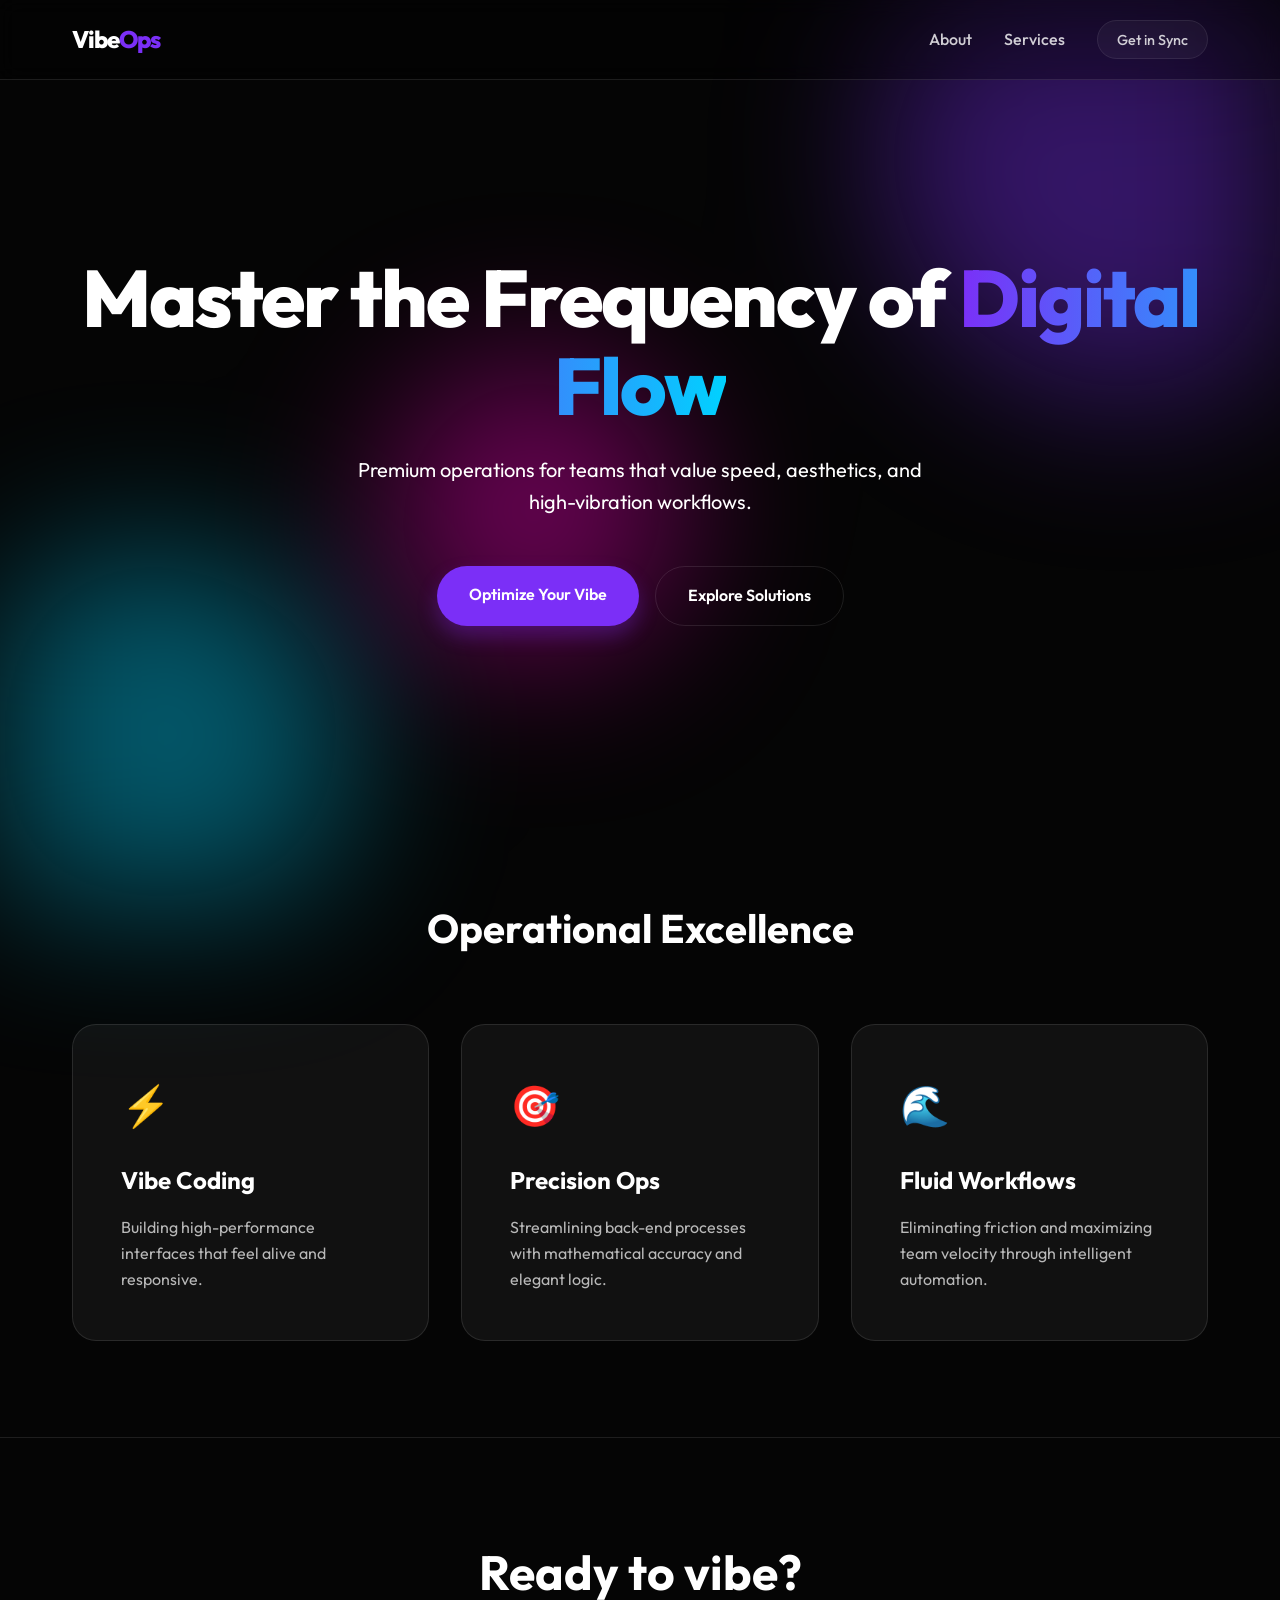
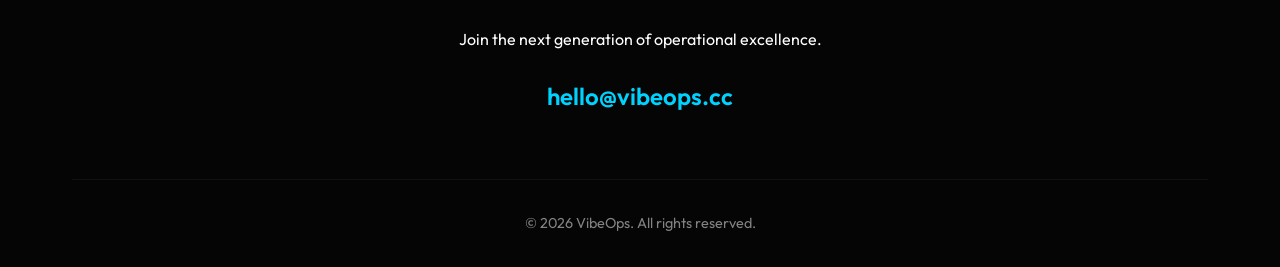
==== index.html @ 1751324c "Initial commit for vibeops.cc landing page" ====
<!DOCTYPE html>
<html lang="en">
<head>
    <meta charset="UTF-8">
    <meta name="viewport" content="width=device-width, initial-scale=1.0">
    <title>VibeOps | Elevate Your Digital Vibration</title>
    <meta name="description" content="VibeOps - Premium digital operations and workflow optimization. Master the frequency of your business.">
    <link rel="stylesheet" href="style.css">
    <link rel="preconnect" href="https://fonts.googleapis.com">
    <link rel="preconnect" href="https://fonts.gstatic.com" crossorigin>
    <link href="https://fonts.googleapis.com/css2?family=Outfit:wght@300;400;600;800&display=swap" rel="stylesheet">
</head>
<body>
    <div class="background-blobs">
        <div class="blob blob-1"></div>
        <div class="blob blob-2"></div>
        <div class="blob blob-3"></div>
    </div>

    <nav>
        <div class="container">
            <div class="logo">Vibe<span>Ops</span></div>
            <ul class="nav-links">
                <li><a href="#about">About</a></li>
                <li><a href="#services">Services</a></li>
                <li><a href="#contact" class="btn-secondary">Get in Sync</a></li>
            </ul>
        </div>
    </nav>

    <header class="hero">
        <div class="container">
            <h1 class="fade-in">Master the Frequency of <span>Digital Flow</span></h1>
            <p class="fade-in delay-1">Premium operations for teams that value speed, aesthetics, and high-vibration workflows.</p>
            <div class="hero-btns fade-in delay-2">
                <a href="#contact" class="btn-primary">Optimize Your Vibe</a>
                <a href="#services" class="btn-outline">Explore Solutions</a>
            </div>
        </div>
    </header>

    <section id="services" class="services">
        <div class="container">
            <h2 class="section-title">Operational Excellence</h2>
            <div class="services-grid">
                <div class="service-card">
                    <div class="icon">⚡</div>
                    <h3>Vibe Coding</h3>
                    <p>Building high-performance interfaces that feel alive and responsive.</p>
                </div>
                <div class="service-card">
                    <div class="icon">🎯</div>
                    <h3>Precision Ops</h3>
                    <p>Streamlining back-end processes with mathematical accuracy and elegant logic.</p>
                </div>
                <div class="service-card">
                    <div class="icon">🌊</div>
                    <h3>Fluid Workflows</h3>
                    <p>Eliminating friction and maximizing team velocity through intelligent automation.</p>
                </div>
            </div>
        </div>
    </section>

    <footer id="contact">
        <div class="container">
            <div class="footer-content">
                <div class="footer-info">
                    <h3>Ready to vibe?</h3>
                    <p>Join the next generation of operational excellence.</p>
                    <a href="mailto:hello@vibeops.cc" class="email-link">hello@vibeops.cc</a>
                </div>
            </div>
            <div class="footer-bottom">
                <p>&copy; 2026 VibeOps. All rights reserved.</p>
            </div>
        </div>
    </footer>
</body>
</html>
---- style.css ----
:root {
    --bg-color: #050505;
    --text-color: #ffffff;
    --primary-color: #7b2ff7;
    --secondary-color: #00d2ff;
    --accent-color: #ff00c8;
    --glass-bg: rgba(255, 255, 255, 0.05);
    --glass-border: rgba(255, 255, 255, 0.1);
    --font-main: 'Outfit', sans-serif;
}

* {
    margin: 0;
    padding: 0;
    box-sizing: border-box;
    scroll-behavior: smooth;
}

body {
    background-color: var(--bg-color);
    color: var(--text-color);
    font-family: var(--font-main);
    overflow-x: hidden;
    line-height: 1.6;
}

.container {
    max-width: 1200px;
    margin: 0 auto;
    padding: 0 2rem;
}

/* Background Blobs */
.background-blobs {
    position: fixed;
    top: 0;
    left: 0;
    width: 100%;
    height: 100%;
    z-index: -1;
    overflow: hidden;
    filter: blur(80px);
}

.blob {
    position: absolute;
    border-radius: 50%;
    opacity: 0.4;
    animation: move 20s infinite alternate;
}

.blob-1 {
    width: 500px;
    height: 500px;
    background: var(--primary-color);
    top: -100px;
    right: -100px;
}

.blob-2 {
    width: 400px;
    height: 400px;
    background: var(--secondary-color);
    bottom: -50px;
    left: -50px;
    animation-delay: -5s;
}

.blob-3 {
    width: 300px;
    height: 300px;
    background: var(--accent-color);
    top: 40%;
    left: 30%;
    animation-delay: -10s;
}

@keyframes move {
    0% { transform: translate(0, 0); }
    100% { transform: translate(50px, 100px); }
}

/* Navigation */
nav {
    height: 80px;
    display: flex;
    align-items: center;
    position: sticky;
    top: 0;
    z-index: 100;
    backdrop-filter: blur(10px);
    background: rgba(0,0,0,0.3);
    border-bottom: 1px solid var(--glass-border);
}

nav .container {
    display: flex;
    justify-content: space-between;
    align-items: center;
    width: 100%;
}

.logo {
    font-size: 1.5rem;
    font-weight: 800;
    letter-spacing: -1px;
}

.logo span {
    color: var(--primary-color);
}

.nav-links {
    display: flex;
    list-style: none;
    gap: 2rem;
    align-items: center;
}

.nav-links a {
    text-decoration: none;
    color: var(--text-color);
    font-weight: 500;
    opacity: 0.8;
    transition: opacity 0.3s;
}

.nav-links a:hover {
    opacity: 1;
}

/* Hero Section */
.hero {
    padding: 8rem 0;
    text-align: center;
    min-height: 80vh;
    display: flex;
    align-items: center;
}

.hero h1 {
    font-size: 5rem;
    font-weight: 800;
    margin-bottom: 1.5rem;
    line-height: 1.1;
    letter-spacing: -2px;
}

.hero h1 span {
    background: linear-gradient(90deg, var(--primary-color), var(--secondary-color));
    -webkit-background-clip: text;
    -webkit-text-fill-color: transparent;
}

.hero p {
    font-size: 1.25rem;
    max-width: 600px;
    margin: 0 auto 3rem;
    opacity: 0.7;
}

.hero-btns {
    display: flex;
    gap: 1rem;
    justify-content: center;
}

/* Buttons */
.btn-primary {
    background: var(--primary-color);
    color: white;
    padding: 1rem 2rem;
    border-radius: 50px;
    text-decoration: none;
    font-weight: 600;
    transition: transform 0.3s, box-shadow 0.3s;
    box-shadow: 0 10px 20px rgba(123, 47, 247, 0.3);
}

.btn-primary:hover {
    transform: translateY(-3px);
    box-shadow: 0 15px 30px rgba(123, 47, 247, 0.5);
}

.btn-outline {
    border: 1px solid var(--glass-border);
    color: white;
    padding: 1rem 2rem;
    border-radius: 50px;
    text-decoration: none;
    font-weight: 600;
    transition: background 0.3s, border 0.3s;
}

.btn-outline:hover {
    background: var(--glass-bg);
    border-color: white;
}

.btn-secondary {
    background: var(--glass-bg);
    border: 1px solid var(--glass-border);
    color: white;
    padding: 0.6rem 1.2rem;
    border-radius: 50px;
    text-decoration: none;
    font-size: 0.9rem;
    font-weight: 600;
}

/* Services */
.services {
    padding: 6rem 0;
}

.section-title {
    text-align: center;
    font-size: 2.5rem;
    margin-bottom: 4rem;
}

.services-grid {
    display: grid;
    grid-template-columns: repeat(auto-fit, minmax(300px, 1fr));
    gap: 2rem;
}

.service-card {
    background: var(--glass-bg);
    border: 1px solid var(--glass-border);
    padding: 3rem;
    border-radius: 24px;
    transition: transform 0.3s, border-color 0.3s;
    cursor: default;
}

.service-card:hover {
    transform: translateY(-10px);
    border-color: var(--primary-color);
}

.service-card .icon {
    font-size: 2.5rem;
    margin-bottom: 1.5rem;
}

.service-card h3 {
    font-size: 1.5rem;
    margin-bottom: 1rem;
}

.service-card p {
    opacity: 0.7;
}

/* Footer */
footer {
    padding: 6rem 0 2rem;
    border-top: 1px solid var(--glass-border);
    text-align: center;
}

.footer-info h3 {
    font-size: 3rem;
    margin-bottom: 1rem;
}

.email-link {
    font-size: 1.5rem;
    color: var(--secondary-color);
    text-decoration: none;
    font-weight: 600;
    display: block;
    margin: 1.5rem 0;
}

.footer-bottom {
    margin-top: 4rem;
    padding-top: 2rem;
    border-top: 1px solid var(--glass-border);
    opacity: 0.5;
    font-size: 0.9rem;
}

/* Animations */
.fade-in {
    opacity: 0;
    animation: fadeIn 1s forwards;
}

.delay-1 { animation-delay: 0.2s; }
.delay-2 { animation-delay: 0.4s; }

@keyframes fadeIn {
    from { opacity: 0; transform: translateY(20px); }
    to { opacity: 1; transform: translateY(0); }
}

@media (max-width: 768px) {
    .hero h1 { font-size: 3.5rem; }
    .nav-links { display: none; }
}
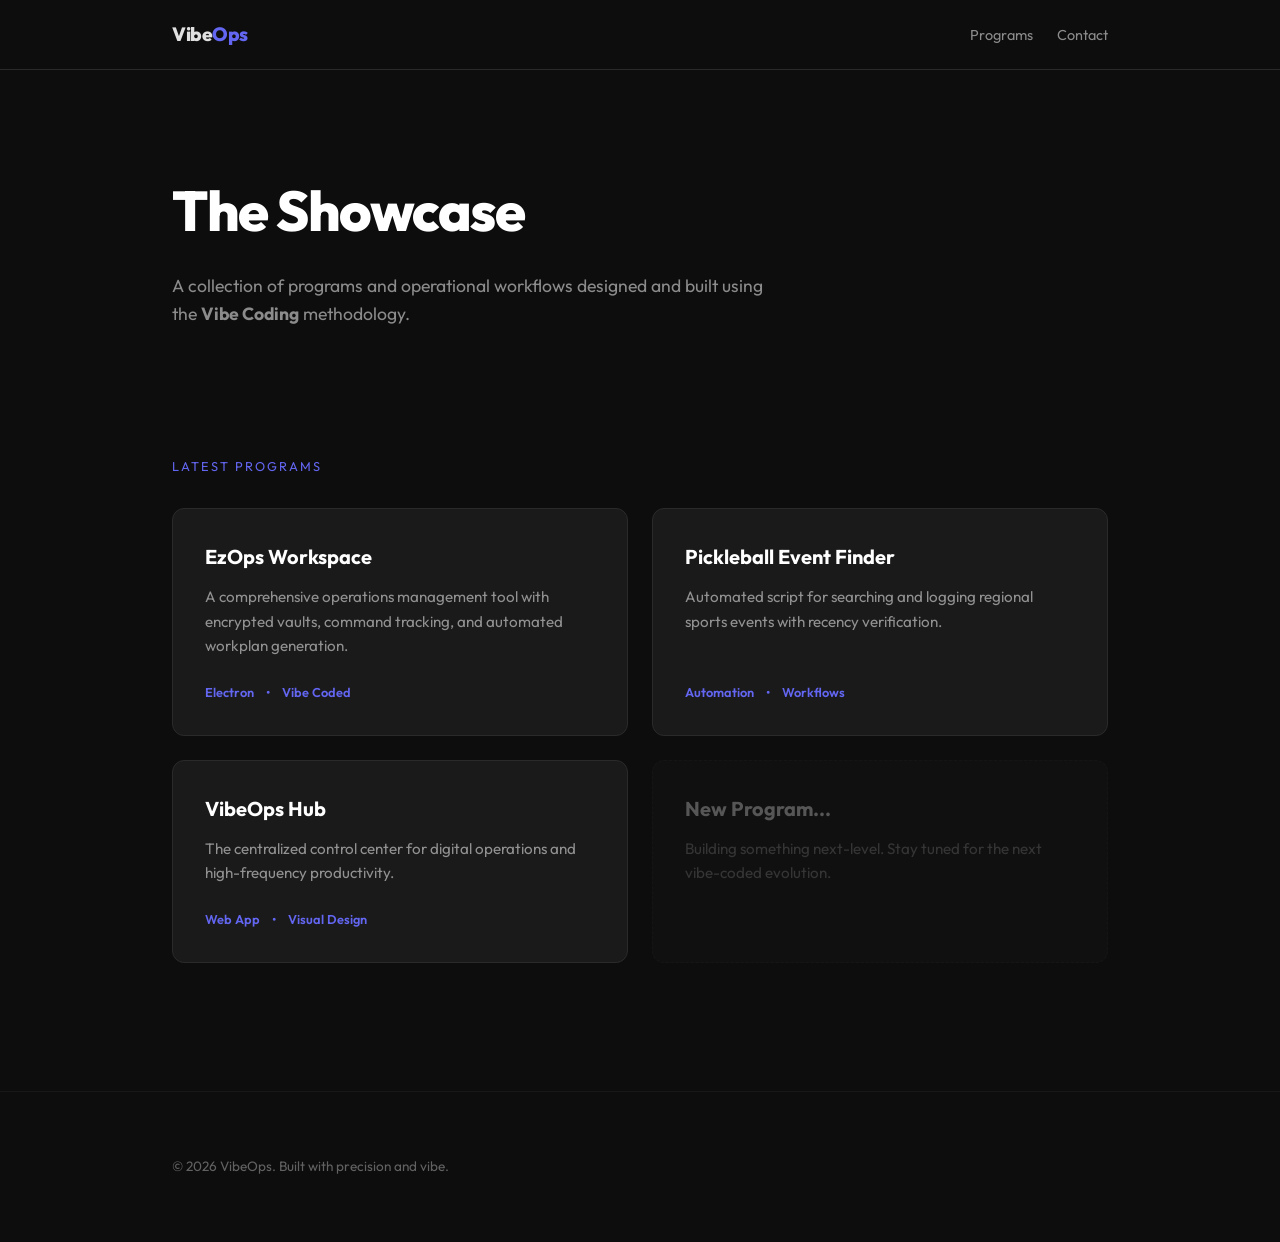
==== commit 6ce9ab75: "Refactor website to showcase-focused portfolio" ====
--- a/index.html
+++ b/index.html
@@ -1,80 +1,88 @@
 <!DOCTYPE html>
 <html lang="en">
+
 <head>
     <meta charset="UTF-8">
     <meta name="viewport" content="width=device-width, initial-scale=1.0">
-    <title>VibeOps | Elevate Your Digital Vibration</title>
-    <meta name="description" content="VibeOps - Premium digital operations and workflow optimization. Master the frequency of your business.">
+    <title>VibeOps | Program Showcase</title>
+    <meta name="description" content="A showcase of programs and workflows built using Vibe Coding techniques.">
     <link rel="stylesheet" href="style.css">
     <link rel="preconnect" href="https://fonts.googleapis.com">
     <link rel="preconnect" href="https://fonts.gstatic.com" crossorigin>
     <link href="https://fonts.googleapis.com/css2?family=Outfit:wght@300;400;600;800&display=swap" rel="stylesheet">
 </head>
+
 <body>
-    <div class="background-blobs">
-        <div class="blob blob-1"></div>
-        <div class="blob blob-2"></div>
-        <div class="blob blob-3"></div>
-    </div>
-
     <nav>
         <div class="container">
             <div class="logo">Vibe<span>Ops</span></div>
             <ul class="nav-links">
-                <li><a href="#about">About</a></li>
-                <li><a href="#services">Services</a></li>
-                <li><a href="#contact" class="btn-secondary">Get in Sync</a></li>
+                <li><a href="#showcase">Programs</a></li>
+                <li><a href="mailto:hello@vibeops.cc">Contact</a></li>
             </ul>
         </div>
     </nav>
 
     <header class="hero">
         <div class="container">
-            <h1 class="fade-in">Master the Frequency of <span>Digital Flow</span></h1>
-            <p class="fade-in delay-1">Premium operations for teams that value speed, aesthetics, and high-vibration workflows.</p>
-            <div class="hero-btns fade-in delay-2">
-                <a href="#contact" class="btn-primary">Optimize Your Vibe</a>
-                <a href="#services" class="btn-outline">Explore Solutions</a>
-            </div>
+            <h1>The <span>Showcase</span></h1>
+            <p>A collection of programs and operational workflows designed and built using the <strong>Vibe
+                    Coding</strong> methodology.</p>
         </div>
     </header>
 
-    <section id="services" class="services">
+    <main id="showcase" class="showcase">
         <div class="container">
-            <h2 class="section-title">Operational Excellence</h2>
-            <div class="services-grid">
-                <div class="service-card">
-                    <div class="icon">⚡</div>
-                    <h3>Vibe Coding</h3>
-                    <p>Building high-performance interfaces that feel alive and responsive.</p>
-                </div>
-                <div class="service-card">
-                    <div class="icon">🎯</div>
-                    <h3>Precision Ops</h3>
-                    <p>Streamlining back-end processes with mathematical accuracy and elegant logic.</p>
-                </div>
-                <div class="service-card">
-                    <div class="icon">🌊</div>
-                    <h3>Fluid Workflows</h3>
-                    <p>Eliminating friction and maximizing team velocity through intelligent automation.</p>
+            <span class="section-title">Latest Programs</span>
+            <div class="project-grid">
+                <!-- Project 1 -->
+                <a href="#" class="project-card">
+                    <h3>EzOps Workspace</h3>
+                    <p>A comprehensive operations management tool with encrypted vaults, command tracking, and automated
+                        workplan generation.</p>
+                    <div class="project-meta">
+                        <span>Electron</span>
+                        <span>&bull;</span>
+                        <span>Vibe Coded</span>
+                    </div>
+                </a>
+
+                <!-- Project 2 -->
+                <a href="#" class="project-card">
+                    <h3>Pickleball Event Finder</h3>
+                    <p>Automated script for searching and logging regional sports events with recency verification.</p>
+                    <div class="project-meta">
+                        <span>Automation</span>
+                        <span>&bull;</span>
+                        <span>Workflows</span>
+                    </div>
+                </a>
+
+                <!-- Project 3 -->
+                <a href="#" class="project-card">
+                    <h3>VibeOps Hub</h3>
+                    <p>The centralized control center for digital operations and high-frequency productivity.</p>
+                    <div class="project-meta">
+                        <span>Web App</span>
+                        <span>&bull;</span>
+                        <span>Visual Design</span>
+                    </div>
+                </a>
+
+                <!-- Placeholder for future programs -->
+                <div class="project-card" style="opacity: 0.3; border-style: dashed;">
+                    <h3>New Program...</h3>
+                    <p>Building something next-level. Stay tuned for the next vibe-coded evolution.</p>
                 </div>
             </div>
         </div>
-    </section>
+    </main>
 
-    <footer id="contact">
+    <footer>
         <div class="container">
-            <div class="footer-content">
-                <div class="footer-info">
-                    <h3>Ready to vibe?</h3>
-                    <p>Join the next generation of operational excellence.</p>
-                    <a href="mailto:hello@vibeops.cc" class="email-link">hello@vibeops.cc</a>
-                </div>
-            </div>
-            <div class="footer-bottom">
-                <p>&copy; 2026 VibeOps. All rights reserved.</p>
-            </div>
+            <p>&copy; 2026 VibeOps. Built with precision and vibe.</p>
         </div>
     </footer>
 </body>
-</html>
+
+</html>
--- a/style.css
+++ b/style.css
@@ -1,11 +1,10 @@
 :root {
-    --bg-color: #050505;
-    --text-color: #ffffff;
-    --primary-color: #7b2ff7;
-    --secondary-color: #00d2ff;
-    --accent-color: #ff00c8;
-    --glass-bg: rgba(255, 255, 255, 0.05);
-    --glass-border: rgba(255, 255, 255, 0.1);
+    --bg-color: #0d0d0d;
+    --text-color: #e0e0e0;
+    --primary-color: #6366f1;
+    --accent-color: #4f46e5;
+    --card-bg: #1a1a1a;
+    --border-color: #2a2a2a;
     --font-main: 'Outfit', sans-serif;
 }
 
@@ -20,77 +19,21 @@
     background-color: var(--bg-color);
     color: var(--text-color);
     font-family: var(--font-main);
-    overflow-x: hidden;
     line-height: 1.6;
 }
 
 .container {
-    max-width: 1200px;
+    max-width: 1000px;
     margin: 0 auto;
     padding: 0 2rem;
 }
 
-/* Background Blobs */
-.background-blobs {
-    position: fixed;
-    top: 0;
-    left: 0;
-    width: 100%;
-    height: 100%;
-    z-index: -1;
-    overflow: hidden;
-    filter: blur(80px);
-}
-
-.blob {
-    position: absolute;
-    border-radius: 50%;
-    opacity: 0.4;
-    animation: move 20s infinite alternate;
-}
-
-.blob-1 {
-    width: 500px;
-    height: 500px;
-    background: var(--primary-color);
-    top: -100px;
-    right: -100px;
-}
-
-.blob-2 {
-    width: 400px;
-    height: 400px;
-    background: var(--secondary-color);
-    bottom: -50px;
-    left: -50px;
-    animation-delay: -5s;
-}
-
-.blob-3 {
-    width: 300px;
-    height: 300px;
-    background: var(--accent-color);
-    top: 40%;
-    left: 30%;
-    animation-delay: -10s;
-}
-
-@keyframes move {
-    0% { transform: translate(0, 0); }
-    100% { transform: translate(50px, 100px); }
-}
-
 /* Navigation */
 nav {
-    height: 80px;
+    height: 70px;
     display: flex;
     align-items: center;
-    position: sticky;
-    top: 0;
-    z-index: 100;
-    backdrop-filter: blur(10px);
-    background: rgba(0,0,0,0.3);
-    border-bottom: 1px solid var(--glass-border);
+    border-bottom: 1px solid var(--border-color);
 }
 
 nav .container {
@@ -101,9 +44,9 @@
 }
 
 .logo {
-    font-size: 1.5rem;
+    font-size: 1.2rem;
     font-weight: 800;
-    letter-spacing: -1px;
+    letter-spacing: -0.5px;
 }
 
 .logo span {
@@ -113,15 +56,14 @@
 .nav-links {
     display: flex;
     list-style: none;
-    gap: 2rem;
-    align-items: center;
+    gap: 1.5rem;
 }
 
 .nav-links a {
     text-decoration: none;
     color: var(--text-color);
-    font-weight: 500;
-    opacity: 0.8;
+    font-size: 0.9rem;
+    opacity: 0.6;
     transition: opacity 0.3s;
 }
 
@@ -129,174 +71,98 @@
     opacity: 1;
 }
 
-/* Hero Section */
+/* Hero */
 .hero {
-    padding: 8rem 0;
-    text-align: center;
-    min-height: 80vh;
-    display: flex;
-    align-items: center;
+    padding: 6rem 0 4rem;
 }
 
 .hero h1 {
-    font-size: 5rem;
+    font-size: 3.5rem;
     font-weight: 800;
-    margin-bottom: 1.5rem;
-    line-height: 1.1;
-    letter-spacing: -2px;
-}
-
-.hero h1 span {
-    background: linear-gradient(90deg, var(--primary-color), var(--secondary-color));
-    -webkit-background-clip: text;
-    -webkit-text-fill-color: transparent;
+    margin-bottom: 1rem;
+    letter-spacing: -1.5px;
+    color: #fff;
 }
 
 .hero p {
-    font-size: 1.25rem;
+    font-size: 1.1rem;
     max-width: 600px;
-    margin: 0 auto 3rem;
-    opacity: 0.7;
+    opacity: 0.6;
 }
 
-.hero-btns {
-    display: flex;
-    gap: 1rem;
-    justify-content: center;
-}
-
-/* Buttons */
-.btn-primary {
-    background: var(--primary-color);
-    color: white;
-    padding: 1rem 2rem;
-    border-radius: 50px;
-    text-decoration: none;
-    font-weight: 600;
-    transition: transform 0.3s, box-shadow 0.3s;
-    box-shadow: 0 10px 20px rgba(123, 47, 247, 0.3);
-}
-
-.btn-primary:hover {
-    transform: translateY(-3px);
-    box-shadow: 0 15px 30px rgba(123, 47, 247, 0.5);
-}
-
-.btn-outline {
-    border: 1px solid var(--glass-border);
-    color: white;
-    padding: 1rem 2rem;
-    border-radius: 50px;
-    text-decoration: none;
-    font-weight: 600;
-    transition: background 0.3s, border 0.3s;
-}
-
-.btn-outline:hover {
-    background: var(--glass-bg);
-    border-color: white;
-}
-
-.btn-secondary {
-    background: var(--glass-bg);
-    border: 1px solid var(--glass-border);
-    color: white;
-    padding: 0.6rem 1.2rem;
-    border-radius: 50px;
-    text-decoration: none;
-    font-size: 0.9rem;
-    font-weight: 600;
-}
-
-/* Services */
-.services {
-    padding: 6rem 0;
+/* Showcase Grid */
+.showcase {
+    padding: 4rem 0 8rem;
 }
 
 .section-title {
-    text-align: center;
-    font-size: 2.5rem;
-    margin-bottom: 4rem;
+    font-size: 0.8rem;
+    text-transform: uppercase;
+    letter-spacing: 2px;
+    color: var(--primary-color);
+    margin-bottom: 2rem;
+    display: block;
 }
 
-.services-grid {
+.project-grid {
     display: grid;
-    grid-template-columns: repeat(auto-fit, minmax(300px, 1fr));
-    gap: 2rem;
+    grid-template-columns: repeat(auto-fill, minmax(400px, 1fr));
+    gap: 1.5rem;
 }
 
-.service-card {
-    background: var(--glass-bg);
-    border: 1px solid var(--glass-border);
-    padding: 3rem;
-    border-radius: 24px;
-    transition: transform 0.3s, border-color 0.3s;
-    cursor: default;
+.project-card {
+    background: var(--card-bg);
+    border: 1px solid var(--border-color);
+    padding: 2rem;
+    border-radius: 12px;
+    transition: transform 0.2s, border-color 0.2s;
+    text-decoration: none;
+    color: inherit;
+    display: flex;
+    flex-direction: column;
 }
 
-.service-card:hover {
-    transform: translateY(-10px);
+.project-card:hover {
+    transform: translateY(-4px);
     border-color: var(--primary-color);
 }
 
-.service-card .icon {
-    font-size: 2.5rem;
-    margin-bottom: 1.5rem;
+.project-card h3 {
+    font-size: 1.25rem;
+    margin-bottom: 0.75rem;
+    color: #fff;
 }
 
-.service-card h3 {
-    font-size: 1.5rem;
-    margin-bottom: 1rem;
+.project-card p {
+    font-size: 0.95rem;
+    opacity: 0.6;
+    margin-bottom: 1.5rem;
+    flex-grow: 1;
 }
 
-.service-card p {
-    opacity: 0.7;
+.project-meta {
+    display: flex;
+    align-items: center;
+    gap: 0.75rem;
+    font-size: 0.8rem;
+    font-weight: 600;
+    color: var(--primary-color);
 }
 
 /* Footer */
 footer {
-    padding: 6rem 0 2rem;
-    border-top: 1px solid var(--glass-border);
-    text-align: center;
-}
-
-.footer-info h3 {
-    font-size: 3rem;
-    margin-bottom: 1rem;
-}
-
-.email-link {
-    font-size: 1.5rem;
-    color: var(--secondary-color);
-    text-decoration: none;
-    font-weight: 600;
-    display: block;
-    margin: 1.5rem 0;
-}
-
-.footer-bottom {
-    margin-top: 4rem;
-    padding-top: 2rem;
-    border-top: 1px solid var(--glass-border);
-    opacity: 0.5;
-    font-size: 0.9rem;
-}
-
-/* Animations */
-.fade-in {
-    opacity: 0;
-    animation: fadeIn 1s forwards;
-}
-
-.delay-1 { animation-delay: 0.2s; }
-.delay-2 { animation-delay: 0.4s; }
-
-@keyframes fadeIn {
-    from { opacity: 0; transform: translateY(20px); }
-    to { opacity: 1; transform: translateY(0); }
+    padding: 4rem 0;
+    border-top: 1px solid var(--border-color);
+    opacity: 0.4;
+    font-size: 0.85rem;
 }
 
 @media (max-width: 768px) {
-    .hero h1 { font-size: 3.5rem; }
-    .nav-links { display: none; }
-}
+    .hero h1 {
+        font-size: 2.5rem;
+    }
+
+    .project-grid {
+        grid-template-columns: 1fr;
+    }
+}
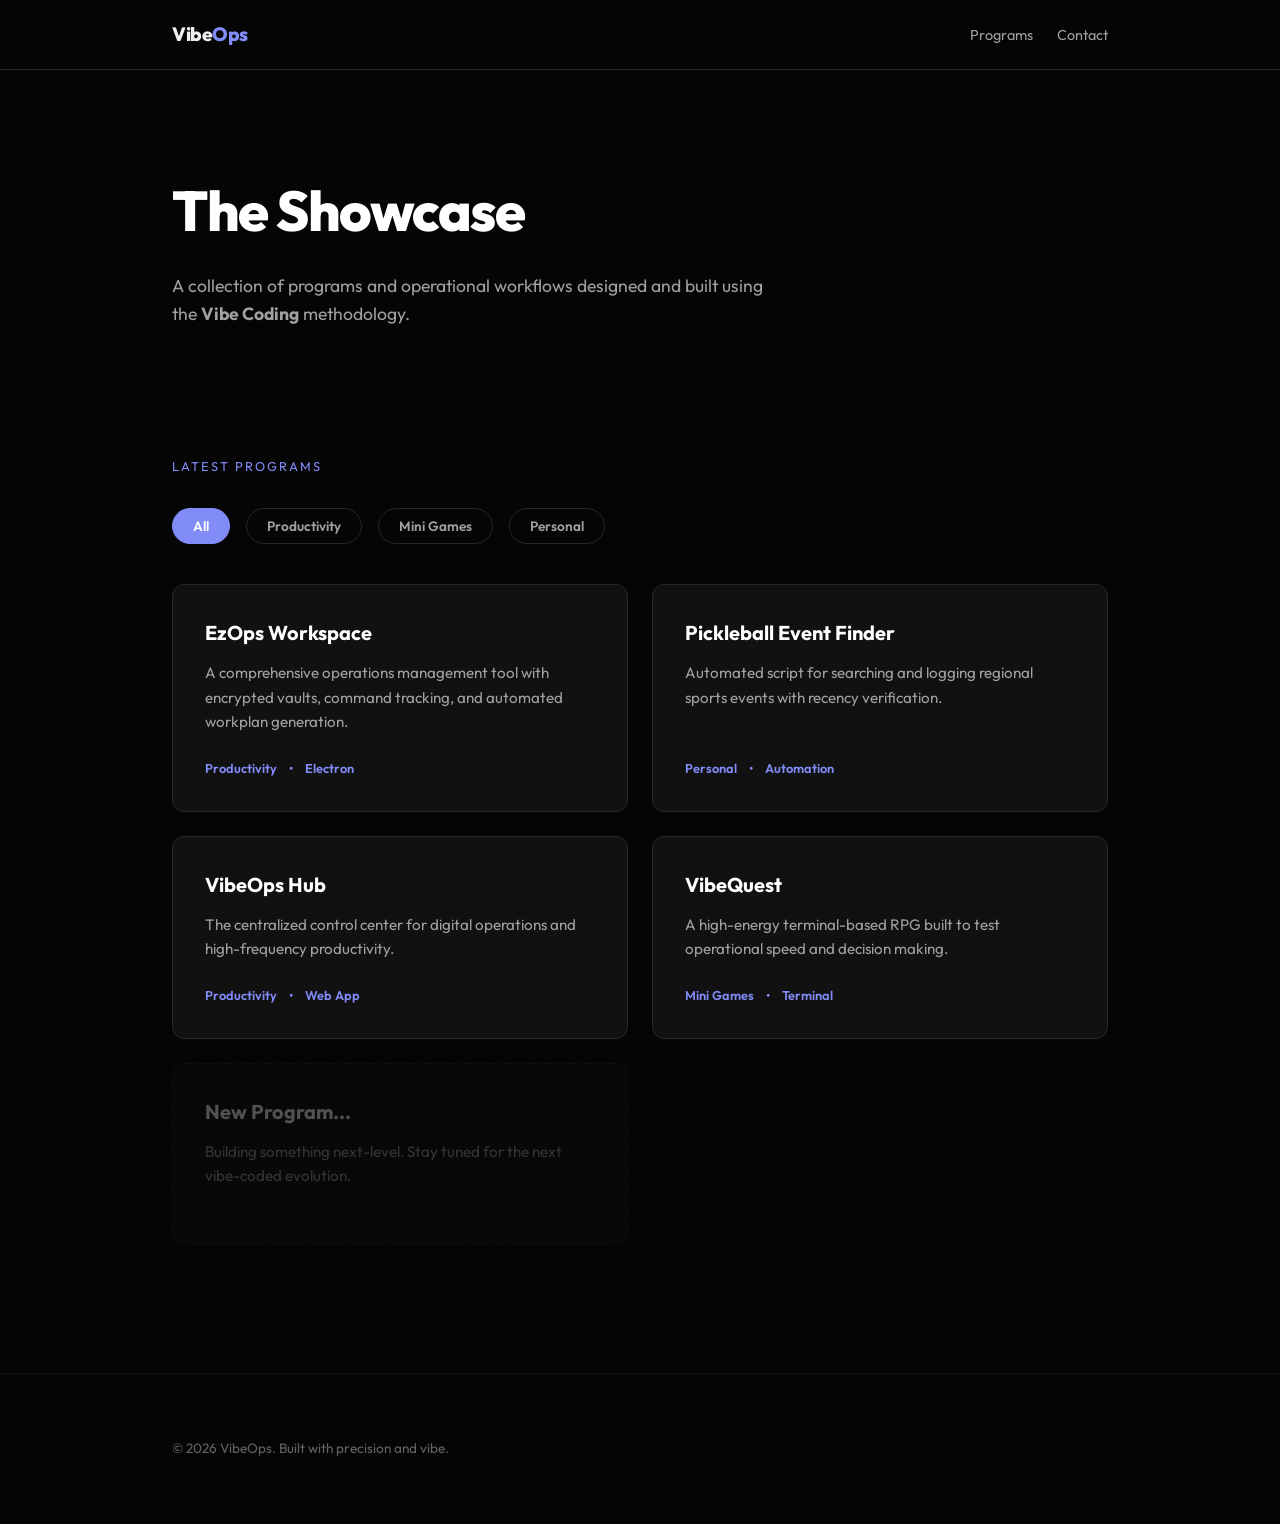
==== commit 7543751e: "feat: add program categories (Productivity, Mini Games, Personal) and filtering system" ====
--- a/index.html
+++ b/index.html
@@ -34,38 +34,57 @@
     <main id="showcase" class="showcase">
         <div class="container">
             <span class="section-title">Latest Programs</span>
+
+            <div class="filter-nav">
+                <button class="filter-btn active" data-filter="all">All</button>
+                <button class="filter-btn" data-filter="productivity">Productivity</button>
+                <button class="filter-btn" data-filter="minigames">Mini Games</button>
+                <button class="filter-btn" data-filter="personal">Personal</button>
+            </div>
+
             <div class="project-grid">
                 <!-- Project 1 -->
-                <a href="#" class="project-card">
+                <a href="#" class="project-card" data-category="productivity">
                     <h3>EzOps Workspace</h3>
                     <p>A comprehensive operations management tool with encrypted vaults, command tracking, and automated
                         workplan generation.</p>
                     <div class="project-meta">
+                        <span>Productivity</span>
+                        <span>&bull;</span>
                         <span>Electron</span>
-                        <span>&bull;</span>
-                        <span>Vibe Coded</span>
                     </div>
                 </a>
 
                 <!-- Project 2 -->
-                <a href="#" class="project-card">
+                <a href="#" class="project-card" data-category="personal">
                     <h3>Pickleball Event Finder</h3>
                     <p>Automated script for searching and logging regional sports events with recency verification.</p>
                     <div class="project-meta">
+                        <span>Personal</span>
+                        <span>&bull;</span>
                         <span>Automation</span>
-                        <span>&bull;</span>
-                        <span>Workflows</span>
                     </div>
                 </a>
 
                 <!-- Project 3 -->
-                <a href="#" class="project-card">
+                <a href="#" class="project-card" data-category="productivity">
                     <h3>VibeOps Hub</h3>
                     <p>The centralized control center for digital operations and high-frequency productivity.</p>
                     <div class="project-meta">
+                        <span>Productivity</span>
+                        <span>&bull;</span>
                         <span>Web App</span>
+                    </div>
+                </a>
+
+                <!-- Mini Games Placeholder -->
+                <a href="#" class="project-card" data-category="minigames">
+                    <h3>VibeQuest</h3>
+                    <p>A high-energy terminal-based RPG built to test operational speed and decision making.</p>
+                    <div class="project-meta">
+                        <span>Mini Games</span>
                         <span>&bull;</span>
-                        <span>Visual Design</span>
+                        <span>Terminal</span>
                     </div>
                 </a>
 
@@ -83,6 +102,31 @@
             <p>&copy; 2026 VibeOps. Built with precision and vibe.</p>
         </div>
     </footer>
+    <script>
+        document.querySelectorAll('.filter-btn').forEach(button => {
+            button.addEventListener('click', () => {
+                const filter = button.getAttribute('data-filter');
+
+                // Update active state
+                document.querySelectorAll('.filter-btn').forEach(btn => btn.classList.remove('active'));
+                button.classList.add('active');
+
+                // Filter projects
+                document.querySelectorAll('.project-card').forEach(card => {
+                    const category = card.getAttribute('data-category');
+                    if (filter === 'all' || category === filter) {
+                        card.style.display = 'flex';
+                        card.style.opacity = '0';
+                        setTimeout(() => {
+                            card.style.opacity = '1';
+                        }, 10);
+                    } else {
+                        card.style.display = 'none';
+                    }
+                });
+            });
+        });
+    </script>
 </body>
 
 </html>
--- a/style.css
+++ b/style.css
@@ -1,10 +1,11 @@
 :root {
-    --bg-color: #0d0d0d;
-    --text-color: #e0e0e0;
-    --primary-color: #6366f1;
-    --accent-color: #4f46e5;
-    --card-bg: #1a1a1a;
-    --border-color: #2a2a2a;
+    --bg-color: #050505;
+    --text-color: #f0f0f0;
+    --text-muted: #a0a0a0;
+    --primary-color: #818cf8;
+    --accent-color: #6366f1;
+    --card-bg: #111111;
+    --border-color: #262626;
     --font-main: 'Outfit', sans-serif;
 }
 
@@ -15,6 +16,11 @@
     scroll-behavior: smooth;
 }
 
+a {
+    color: inherit;
+    text-decoration: none;
+}
+
 body {
     background-color: var(--bg-color);
     color: var(--text-color);
@@ -61,14 +67,13 @@
 
 .nav-links a {
     text-decoration: none;
-    color: var(--text-color);
+    color: var(--text-muted);
     font-size: 0.9rem;
-    opacity: 0.6;
-    transition: opacity 0.3s;
+    transition: color 0.3s;
 }
 
 .nav-links a:hover {
-    opacity: 1;
+    color: var(--text-color);
 }
 
 /* Hero */
@@ -87,7 +92,7 @@
 .hero p {
     font-size: 1.1rem;
     max-width: 600px;
-    opacity: 0.6;
+    color: var(--text-muted);
 }
 
 /* Showcase Grid */
@@ -104,6 +109,37 @@
     display: block;
 }
 
+.filter-nav {
+    display: flex;
+    gap: 1rem;
+    margin-bottom: 2.5rem;
+    flex-wrap: wrap;
+}
+
+.filter-btn {
+    background: transparent;
+    border: 1px solid var(--border-color);
+    color: var(--text-muted);
+    padding: 0.5rem 1.25rem;
+    border-radius: 20px;
+    font-family: inherit;
+    font-size: 0.85rem;
+    font-weight: 600;
+    cursor: pointer;
+    transition: all 0.3s;
+}
+
+.filter-btn:hover {
+    border-color: var(--primary-color);
+    color: var(--text-color);
+}
+
+.filter-btn.active {
+    background: var(--primary-color);
+    border-color: var(--primary-color);
+    color: #fff;
+}
+
 .project-grid {
     display: grid;
     grid-template-columns: repeat(auto-fill, minmax(400px, 1fr));
@@ -115,9 +151,8 @@
     border: 1px solid var(--border-color);
     padding: 2rem;
     border-radius: 12px;
-    transition: transform 0.2s, border-color 0.2s;
-    text-decoration: none;
-    color: inherit;
+    transition: transform 0.2s, border-color 0.2s, background 0.2s, opacity 0.3s;
+    color: var(--text-color);
     display: flex;
     flex-direction: column;
 }
@@ -135,7 +170,7 @@
 
 .project-card p {
     font-size: 0.95rem;
-    opacity: 0.6;
+    color: var(--text-muted);
     margin-bottom: 1.5rem;
     flex-grow: 1;
 }
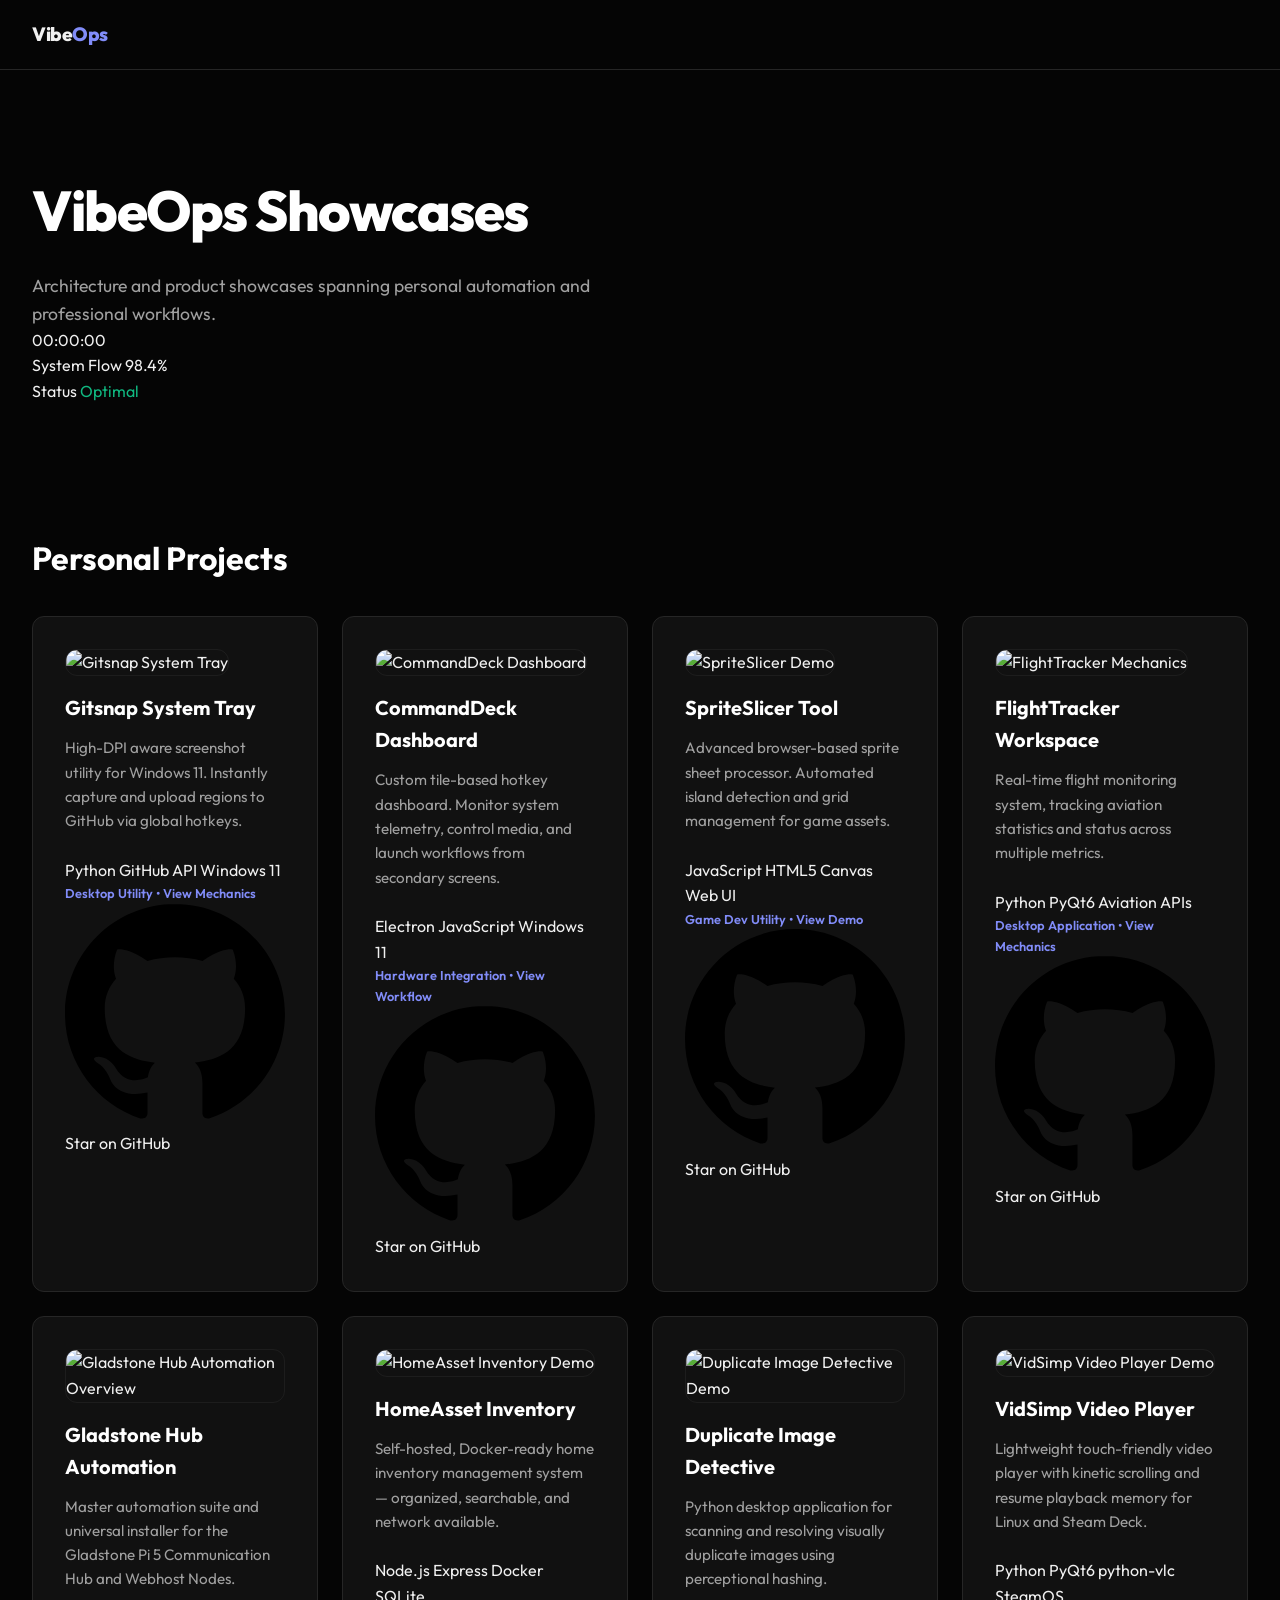
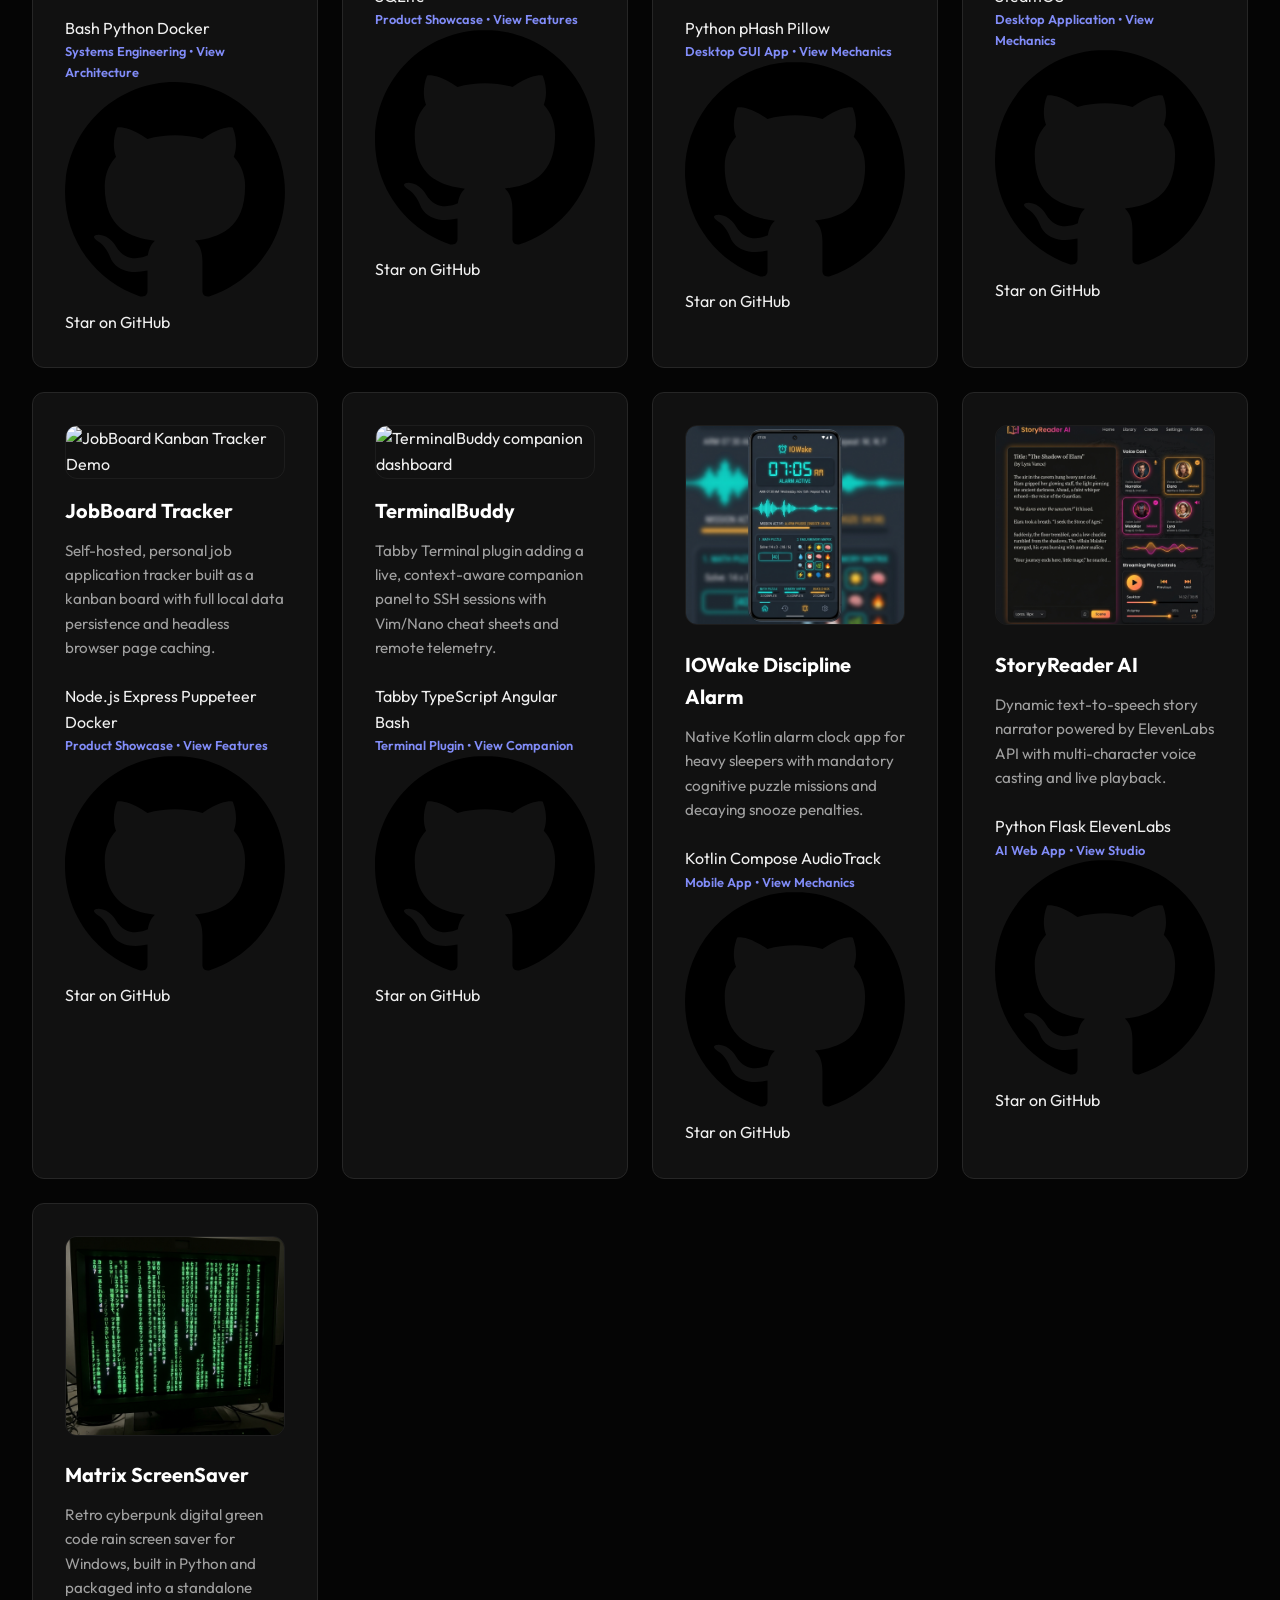
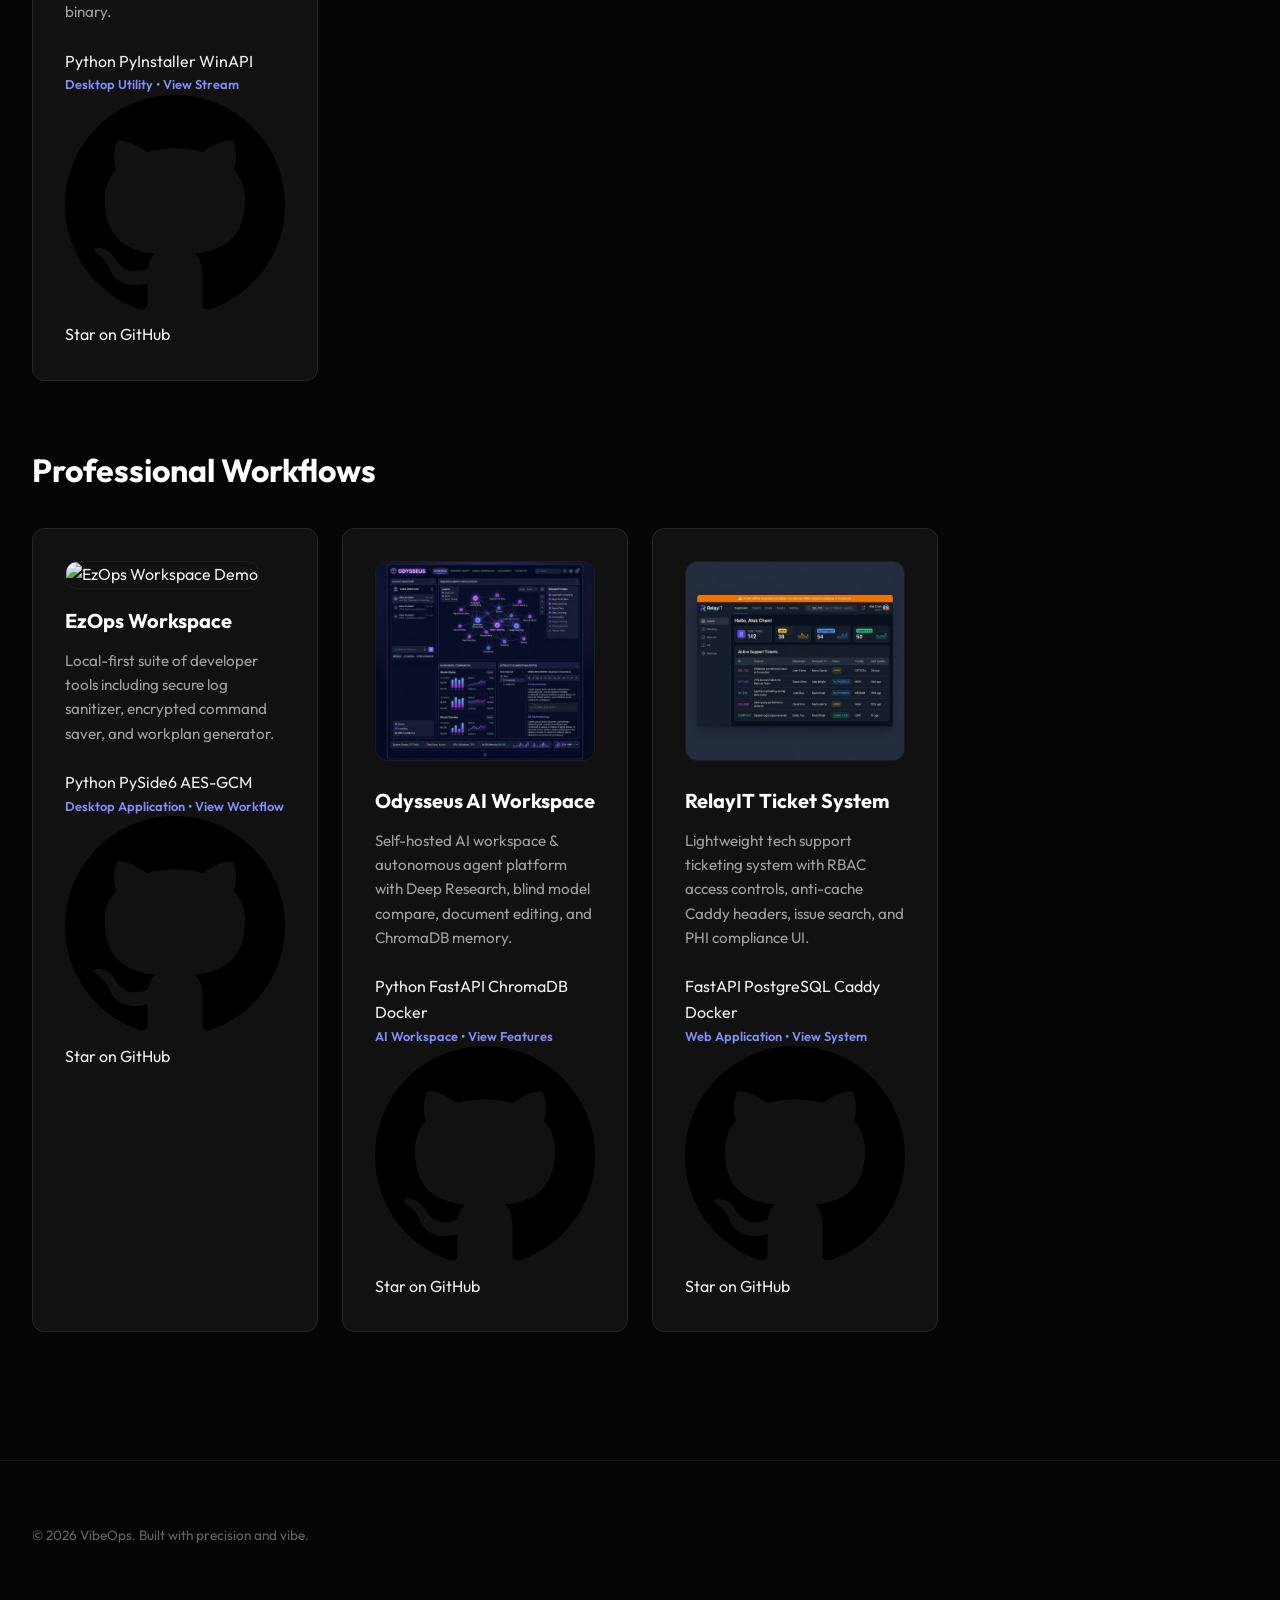
==== commit 3bf7e8df: "Add RelayIT, Odysseus, IOWake, StoryReader, and ScreenSaver showcases" ====
--- a/index.html
+++ b/index.html
@@ -6,92 +6,446 @@
     <meta name="viewport" content="width=device-width, initial-scale=1.0">
     <title>VibeOps | Program Showcase</title>
     <meta name="description" content="A showcase of programs and workflows built using Vibe Coding techniques.">
+    
+    <!-- Open Graph / Social Media -->
+    <meta property="og:title" content="VibeOps | Program Showcase">
+    <meta property="og:description" content="A premium showcase of automated digital operations, desktop utilities, and self-hosted systems. Built with precision and vibe.">
+    <meta property="og:image" content="assets/architecture.png">
+    <meta property="og:url" content="https://vibeops.cc">
+    <meta name="twitter:card" content="summary_large_image">
+
     <link rel="stylesheet" href="style.css">
     <link rel="preconnect" href="https://fonts.googleapis.com">
     <link rel="preconnect" href="https://fonts.gstatic.com" crossorigin>
-    <link href="https://fonts.googleapis.com/css2?family=Outfit:wght@300;400;600;800&display=swap" rel="stylesheet">
+    <link href="https://fonts.googleapis.com/css2?family=Outfit:wght@300;400;600;800&family=Space+Grotesk:wght@500;700&display=swap" rel="stylesheet">
+    <style>
+        .container {
+            max-width: 1400px;
+        }
+        .project-grid {
+            display: grid;
+            grid-template-columns: repeat(4, 1fr);
+            gap: 1.5rem;
+        }
+        .project-card {
+            max-width: 100%;
+            width: 100%;
+        }
+        @media (max-width: 1200px) {
+            .project-grid {
+                grid-template-columns: repeat(3, 1fr);
+            }
+        }
+        @media (max-width: 900px) {
+            .project-grid {
+                grid-template-columns: repeat(2, 1fr);
+            }
+        }
+        @media (max-width: 600px) {
+            .project-grid {
+                grid-template-columns: 1fr;
+            }
+        }
+        .section-heading {
+            text-align: left;
+            margin: 4rem 0 2rem 0;
+            font-family: 'Outfit', sans-serif;
+            font-size: 2rem;
+            color: #fff;
+        }
+        .section-heading:first-child {
+            margin-top: 0;
+        }
+        /* Custom Demo Styles */
+        .demo-preview {
+            width: 100%;
+            height: 200px;
+            object-fit: cover;
+            border-radius: 12px;
+            margin-bottom: 1rem;
+            border: 1px solid rgba(255, 255, 255, 0.05);
+        }
+    </style>
 </head>
 
 <body>
     <nav>
         <div class="container">
             <div class="logo">Vibe<span>Ops</span></div>
-            <ul class="nav-links">
-                <li><a href="#showcase">Programs</a></li>
-                <li><a href="mailto:hello@vibeops.cc">Contact</a></li>
-            </ul>
         </div>
     </nav>
 
     <header class="hero">
         <div class="container">
-            <h1>The <span>Showcase</span></h1>
-            <p>A collection of programs and operational workflows designed and built using the <strong>Vibe
-                    Coding</strong> methodology.</p>
+            <h1>VibeOps <span>Showcases</span></h1>
+            <p>Architecture and product showcases spanning personal automation and professional workflows.</p>
+            
+            <!-- Neon Grid Header Add-on -->
+            <div class="neon-header-addon">
+                <div class="clock-wrap">
+                    <span id="vibe-clock">00:00:00</span>
+                </div>
+                <div class="system-stats">
+                    <div class="stat-item">
+                        <span>System Flow</span>
+                        <span id="system-flow-rate">98.4%</span>
+                    </div>
+                    <div class="stat-item">
+                        <span>Status</span>
+                        <span style="color: #10b981;">Optimal</span>
+                    </div>
+                </div>
+            </div>
         </div>
     </header>
 
     <main id="showcase" class="showcase">
         <div class="container">
-            <span class="section-title">Latest Programs</span>
-
-            <div class="filter-nav">
-                <button class="filter-btn active" data-filter="all">All</button>
-                <button class="filter-btn" data-filter="productivity">Productivity</button>
-                <button class="filter-btn" data-filter="minigames">Mini Games</button>
-                <button class="filter-btn" data-filter="personal">Personal</button>
+            <h2 class="section-heading">Personal Projects</h2>
+            <div class="project-grid">
+                <!-- Gitsnap -->
+                <div class="project-card">
+                    <a href="gitsnap-showcase.html">
+                        <img src="assets/gitsnap/gitsnap_showcase.png" alt="Gitsnap System Tray" class="demo-preview">
+                        <h3>Gitsnap System Tray</h3>
+                        <p>High-DPI aware screenshot utility for Windows 11. Instantly capture and upload regions to GitHub via global hotkeys.</p>
+                    </a>
+                    <div class="tech-stack">
+                        <span class="tech-badge">Python</span>
+                        <span class="tech-badge">GitHub API</span>
+                        <span class="tech-badge">Windows 11</span>
+                    </div>
+                    <div class="project-meta">
+                        <span>Desktop Utility &bull; View Mechanics</span>
+                    </div>
+                    <a href="https://github.com/pmitchell-dev/Gitsnap" class="github-btn" target="_blank">
+                        <svg viewBox="0 0 24 24"><path d="M12 0c-6.626 0-12 5.373-12 12 0 5.302 3.438 9.8 8.207 11.387.599.111.793-.261.793-.577v-2.234c-3.338.726-4.041-1.416-4.041-1.416-.546-1.387-1.333-1.756-1.333-1.756-1.089-.745.083-.729.083-.729 1.205.084 1.839 1.237 1.839 1.237 1.07 1.834 2.807 1.304 3.492.997.107-.775.418-1.305.762-1.604-2.665-.305-5.467-1.334-5.467-5.931 0-1.311.469-2.381 1.236-3.221-.124-.303-.535-1.524.117-3.176 0 0 1.008-.322 3.301 1.23.957-.266 1.983-.399 3.003-.404 1.02.005 2.047.138 3.006.404 2.291-1.552 3.297-1.23 3.297-1.23.653 1.653.242 2.874.118 3.176.77.84 1.235 1.911 1.235 3.221 0 4.609-2.807 5.624-5.479 5.921.43.372.823 1.102.823 2.222v3.293c0 .319.192.694.801.576 4.765-1.589 8.199-6.086 8.199-11.386 0-6.627-5.373-12-12-12z"/></svg>
+                        Star on GitHub
+                    </a>
+                </div>
+
+                <!-- CommandDeck -->
+                <div class="project-card">
+                    <a href="commanddeck-showcase.html">
+                        <img src="assets/commanddeck/commanddeck_showcase.png" alt="CommandDeck Dashboard" class="demo-preview">
+                        <h3>CommandDeck Dashboard</h3>
+                        <p>Custom tile-based hotkey dashboard. Monitor system telemetry, control media, and launch workflows from secondary screens.</p>
+                    </a>
+                    <div class="tech-stack">
+                        <span class="tech-badge">Electron</span>
+                        <span class="tech-badge">JavaScript</span>
+                        <span class="tech-badge">Windows 11</span>
+                    </div>
+                    <div class="project-meta">
+                        <span>Hardware Integration &bull; View Workflow</span>
+                    </div>
+                    <a href="https://github.com/pmitchell-dev/CommandDeck" class="github-btn" target="_blank">
+                        <svg viewBox="0 0 24 24"><path d="M12 0c-6.626 0-12 5.373-12 12 0 5.302 3.438 9.8 8.207 11.387.599.111.793-.261.793-.577v-2.234c-3.338.726-4.041-1.416-4.041-1.416-.546-1.387-1.333-1.756-1.333-1.756-1.089-.745.083-.729.083-.729 1.205.084 1.839 1.237 1.839 1.237 1.07 1.834 2.807 1.304 3.492.997.107-.775.418-1.305.762-1.604-2.665-.305-5.467-1.334-5.467-5.931 0-1.311.469-2.381 1.236-3.221-.124-.303-.535-1.524.117-3.176 0 0 1.008-.322 3.301 1.23.957-.266 1.983-.399 3.003-.404 1.02.005 2.047.138 3.006.404 2.291-1.552 3.297-1.23 3.297-1.23.653 1.653.242 2.874.118 3.176.77.84 1.235 1.911 1.235 3.221 0 4.609-2.807 5.624-5.479 5.921.43.372.823 1.102.823 2.222v3.293c0 .319.192.694.801.576 4.765-1.589 8.199-6.086 8.199-11.386 0-6.627-5.373-12-12-12z"/></svg>
+                        Star on GitHub
+                    </a>
+                </div>
+
+                <!-- SpriteSlicer -->
+                <div class="project-card">
+                    <a href="spriteslicer-showcase.html">
+                        <img src="assets/spriteslicer/sprite_slicer_tour.webp" alt="SpriteSlicer Demo" class="demo-preview">
+                        <h3>SpriteSlicer Tool</h3>
+                        <p>Advanced browser-based sprite sheet processor. Automated island detection and grid management for game assets.</p>
+                    </a>
+                    <div class="tech-stack">
+                        <span class="tech-badge">JavaScript</span>
+                        <span class="tech-badge">HTML5 Canvas</span>
+                        <span class="tech-badge">Web UI</span>
+                    </div>
+                    <div class="project-meta">
+                        <span>Game Dev Utility &bull; View Demo</span>
+                    </div>
+                    <a href="https://github.com/pmitchell-dev/SpriteSlicer" class="github-btn" target="_blank">
+                        <svg viewBox="0 0 24 24"><path d="M12 0c-6.626 0-12 5.373-12 12 0 5.302 3.438 9.8 8.207 11.387.599.111.793-.261.793-.577v-2.234c-3.338.726-4.041-1.416-4.041-1.416-.546-1.387-1.333-1.756-1.333-1.756-1.089-.745.083-.729.083-.729 1.205.084 1.839 1.237 1.839 1.237 1.07 1.834 2.807 1.304 3.492.997.107-.775.418-1.305.762-1.604-2.665-.305-5.467-1.334-5.467-5.931 0-1.311.469-2.381 1.236-3.221-.124-.303-.535-1.524.117-3.176 0 0 1.008-.322 3.301 1.23.957-.266 1.983-.399 3.003-.404 1.02.005 2.047.138 3.006.404 2.291-1.552 3.297-1.23 3.297-1.23.653 1.653.242 2.874.118 3.176.77.84 1.235 1.911 1.235 3.221 0 4.609-2.807 5.624-5.479 5.921.43.372.823 1.102.823 2.222v3.293c0 .319.192.694.801.576 4.765-1.589 8.199-6.086 8.199-11.386 0-6.627-5.373-12-12-12z"/></svg>
+                        Star on GitHub
+                    </a>
+                </div>
+
+                <!-- FlightTracker -->
+                <div class="project-card">
+                    <a href="flighttracker-showcase.html">
+                        <img src="assets/flighttracker/flighttracker_showcase.png" alt="FlightTracker Mechanics" class="demo-preview">
+                        <h3>FlightTracker Workspace</h3>
+                        <p>Real-time flight monitoring system, tracking aviation statistics and status across multiple metrics.</p>
+                    </a>
+                    <div class="tech-stack">
+                        <span class="tech-badge">Python</span>
+                        <span class="tech-badge">PyQt6</span>
+                        <span class="tech-badge">Aviation APIs</span>
+                    </div>
+                    <div class="project-meta">
+                        <span>Desktop Application &bull; View Mechanics</span>
+                    </div>
+                    <a href="https://github.com/pmitchell-dev/FlightTracker" class="github-btn" target="_blank">
+                        <svg viewBox="0 0 24 24"><path d="M12 0c-6.626 0-12 5.373-12 12 0 5.302 3.438 9.8 8.207 11.387.599.111.793-.261.793-.577v-2.234c-3.338.726-4.041-1.416-4.041-1.416-.546-1.387-1.333-1.756-1.333-1.756-1.089-.745.083-.729.083-.729 1.205.084 1.839 1.237 1.839 1.237 1.07 1.834 2.807 1.304 3.492.997.107-.775.418-1.305.762-1.604-2.665-.305-5.467-1.334-5.467-5.931 0-1.311.469-2.381 1.236-3.221-.124-.303-.535-1.524.117-3.176 0 0 1.008-.322 3.301 1.23.957-.266 1.983-.399 3.003-.404 1.02.005 2.047.138 3.006.404 2.291-1.552 3.297-1.23 3.297-1.23.653 1.653.242 2.874.118 3.176.77.84 1.235 1.911 1.235 3.221 0 4.609-2.807 5.624-5.479 5.921.43.372.823 1.102.823 2.222v3.293c0 .319.192.694.801.576 4.765-1.589 8.199-6.086 8.199-11.386 0-6.627-5.373-12-12-12z"/></svg>
+                        Star on GitHub
+                    </a>
+                </div>
+
+                <!-- Gladstone Hub Automation -->
+                <div class="project-card">
+                    <a href="showcase.html">
+                        <img src="assets/gladstone/gladstone_showcase.png" alt="Gladstone Hub Automation Overview" class="demo-preview">
+                        <h3>Gladstone Hub Automation</h3>
+                        <p>Master automation suite and universal installer for the Gladstone Pi 5 Communication Hub and Webhost Nodes.</p>
+                    </a>
+                    <div class="tech-stack">
+                        <span class="tech-badge">Bash</span>
+                        <span class="tech-badge">Python</span>
+                        <span class="tech-badge">Docker</span>
+                    </div>
+                    <div class="project-meta">
+                        <span>Systems Engineering &bull; View Architecture</span>
+                    </div>
+                    <a href="https://github.com/pmitchell-dev/pi5-scripts" class="github-btn" target="_blank">
+                        <svg viewBox="0 0 24 24"><path d="M12 0c-6.626 0-12 5.373-12 12 0 5.302 3.438 9.8 8.207 11.387.599.111.793-.261.793-.577v-2.234c-3.338.726-4.041-1.416-4.041-1.416-.546-1.387-1.333-1.756-1.333-1.756-1.089-.745.083-.729.083-.729 1.205.084 1.839 1.237 1.839 1.237 1.07 1.834 2.807 1.304 3.492.997.107-.775.418-1.305.762-1.604-2.665-.305-5.467-1.334-5.467-5.931 0-1.311.469-2.381 1.236-3.221-.124-.303-.535-1.524.117-3.176 0 0 1.008-.322 3.301 1.23.957-.266 1.983-.399 3.003-.404 1.02.005 2.047.138 3.006.404 2.291-1.552 3.297-1.23 3.297-1.23.653 1.653.242 2.874.118 3.176.77.84 1.235 1.911 1.235 3.221 0 4.609-2.807 5.624-5.479 5.921.43.372.823 1.102.823 2.222v3.293c0 .319.192.694.801.576 4.765-1.589 8.199-6.086 8.199-11.386 0-6.627-5.373-12-12-12z"/></svg>
+                        Star on GitHub
+                    </a>
+                </div>
+
+                <!-- HomeAsset Inventory -->
+                <div class="project-card">
+                    <a href="homeasset-showcase.html">
+                        <img src="assets/homeasset/homeasset_showcase.png" alt="HomeAsset Inventory Demo" class="demo-preview">
+                        <h3>HomeAsset Inventory</h3>
+                        <p>Self-hosted, Docker-ready home inventory management system — organized, searchable, and network available.</p>
+                    </a>
+                    <div class="tech-stack">
+                        <span class="tech-badge">Node.js</span>
+                        <span class="tech-badge">Express</span>
+                        <span class="tech-badge">Docker</span>
+                        <span class="tech-badge">SQLite</span>
+                    </div>
+                    <div class="project-meta">
+                        <span>Product Showcase &bull; View Features</span>
+                    </div>
+                    <a href="https://github.com/pmitchell-dev/HomeAsset" class="github-btn" target="_blank">
+                        <svg viewBox="0 0 24 24"><path d="M12 0c-6.626 0-12 5.373-12 12 0 5.302 3.438 9.8 8.207 11.387.599.111.793-.261.793-.577v-2.234c-3.338.726-4.041-1.416-4.041-1.416-.546-1.387-1.333-1.756-1.333-1.756-1.089-.745.083-.729.083-.729 1.205.084 1.839 1.237 1.839 1.237 1.07 1.834 2.807 1.304 3.492.997.107-.775.418-1.305.762-1.604-2.665-.305-5.467-1.334-5.467-5.931 0-1.311.469-2.381 1.236-3.221-.124-.303-.535-1.524.117-3.176 0 0 1.008-.322 3.301 1.23.957-.266 1.983-.399 3.003-.404 1.02.005 2.047.138 3.006.404 2.291-1.552 3.297-1.23 3.297-1.23.653 1.653.242 2.874.118 3.176.77.84 1.235 1.911 1.235 3.221 0 4.609-2.807 5.624-5.479 5.921.43.372.823 1.102.823 2.222v3.293c0 .319.192.694.801.576 4.765-1.589 8.199-6.086 8.199-11.386 0-6.627-5.373-12-12-12z"/></svg>
+                        Star on GitHub
+                    </a>
+                </div>
+
+                <!-- Duplicate Image Detective -->
+                <div class="project-card">
+                    <a href="piccompare-showcase.html">
+                        <img src="assets/piccompare/piccompare_showcase.png" alt="Duplicate Image Detective Demo" class="demo-preview">
+                        <h3>Duplicate Image Detective</h3>
+                        <p>Python desktop application for scanning and resolving visually duplicate images using perceptional hashing.</p>
+                    </a>
+                    <div class="tech-stack">
+                        <span class="tech-badge">Python</span>
+                        <span class="tech-badge">pHash</span>
+                        <span class="tech-badge">Pillow</span>
+                    </div>
+                    <div class="project-meta">
+                        <span>Desktop GUI App &bull; View Mechanics</span>
+                    </div>
+                    <a href="https://github.com/pmitchell-dev/DuplicateImageDetective" class="github-btn" target="_blank">
+                        <svg viewBox="0 0 24 24"><path d="M12 0c-6.626 0-12 5.373-12 12 0 5.302 3.438 9.8 8.207 11.387.599.111.793-.261.793-.577v-2.234c-3.338.726-4.041-1.416-4.041-1.416-.546-1.387-1.333-1.756-1.333-1.756-1.089-.745.083-.729.083-.729 1.205.084 1.839 1.237 1.839 1.237 1.07 1.834 2.807 1.304 3.492.997.107-.775.418-1.305.762-1.604-2.665-.305-5.467-1.334-5.467-5.931 0-1.311.469-2.381 1.236-3.221-.124-.303-.535-1.524.117-3.176 0 0 1.008-.322 3.301 1.23.957-.266 1.983-.399 3.003-.404 1.02.005 2.047.138 3.006.404 2.291-1.552 3.297-1.23 3.297-1.23.653 1.653.242 2.874.118 3.176.77.84 1.235 1.911 1.235 3.221 0 4.609-2.807 5.624-5.479 5.921.43.372.823 1.102.823 2.222v3.293c0 .319.192.694.801.576 4.765-1.589 8.199-6.086 8.199-11.386 0-6.627-5.373-12-12-12z"/></svg>
+                        Star on GitHub
+                    </a>
+                </div>
+
+                <!-- VidSimp Video Player -->
+                <div class="project-card">
+                    <a href="vidsimp-showcase.html">
+                        <img src="assets/vidsimp/vidsimp_showcase.png" alt="VidSimp Video Player Demo" class="demo-preview">
+                        <h3>VidSimp Video Player</h3>
+                        <p>Lightweight touch-friendly video player with kinetic scrolling and resume playback memory for Linux and Steam Deck.</p>
+                    </a>
+                    <div class="tech-stack">
+                        <span class="tech-badge">Python</span>
+                        <span class="tech-badge">PyQt6</span>
+                        <span class="tech-badge">python-vlc</span>
+                        <span class="tech-badge">SteamOS</span>
+                    </div>
+                    <div class="project-meta">
+                        <span>Desktop Application &bull; View Mechanics</span>
+                    </div>
+                    <a href="https://github.com/pmitchell-dev/VidSimp" class="github-btn" target="_blank">
+                        <svg viewBox="0 0 24 24"><path d="M12 0c-6.626 0-12 5.373-12 12 0 5.302 3.438 9.8 8.207 11.387.599.111.793-.261.793-.577v-2.234c-3.338.726-4.041-1.416-4.041-1.416-.546-1.387-1.333-1.756-1.333-1.756-1.089-.745.083-.729.083-.729 1.205.084 1.839 1.237 1.839 1.237 1.07 1.834 2.807 1.304 3.492.997.107-.775.418-1.305.762-1.604-2.665-.305-5.467-1.334-5.467-5.931 0-1.311.469-2.381 1.236-3.221-.124-.303-.535-1.524.117-3.176 0 0 1.008-.322 3.301 1.23.957-.266 1.983-.399 3.003-.404 1.02.005 2.047.138 3.006.404 2.291-1.552 3.297-1.23 3.297-1.23.653 1.653.242 2.874.118 3.176.77.84 1.235 1.911 1.235 3.221 0 4.609-2.807 5.624-5.479 5.921.43.372.823 1.102.823 2.222v3.293c0 .319.192.694.801.576 4.765-1.589 8.199-6.086 8.199-11.386 0-6.627-5.373-12-12-12z"/></svg>
+                        Star on GitHub
+                    </a>
+                </div>
+
+                <!-- JobBoard Tracker -->
+                <div class="project-card">
+                    <a href="jobboard-showcase.html">
+                        <img src="assets/jobboard/jobboard_showcase.png" alt="JobBoard Kanban Tracker Demo" class="demo-preview">
+                        <h3>JobBoard Tracker</h3>
+                        <p>Self-hosted, personal job application tracker built as a kanban board with full local data persistence and headless browser page caching.</p>
+                    </a>
+                    <div class="tech-stack">
+                        <span class="tech-badge">Node.js</span>
+                        <span class="tech-badge">Express</span>
+                        <span class="tech-badge">Puppeteer</span>
+                        <span class="tech-badge">Docker</span>
+                    </div>
+                    <div class="project-meta">
+                        <span>Product Showcase &bull; View Features</span>
+                    </div>
+                    <a href="https://github.com/pmitchell-dev/JobBoard" class="github-btn" target="_blank">
+                        <svg viewBox="0 0 24 24"><path d="M12 0c-6.626 0-12 5.373-12 12 0 5.302 3.438 9.8 8.207 11.387.599.111.793-.261.793-.577v-2.234c-3.338.726-4.041-1.416-4.041-1.416-.546-1.387-1.333-1.756-1.333-1.756-1.089-.745.083-.729.083-.729 1.205.084 1.839 1.237 1.839 1.237 1.07 1.834 2.807 1.304 3.492.997.107-.775.418-1.305.762-1.604-2.665-.305-5.467-1.334-5.467-5.931 0-1.311.469-2.381 1.236-3.221-.124-.303-.535-1.524.117-3.176 0 0 1.008-.322 3.301 1.23.957-.266 1.983-.399 3.003-.404 1.02.005 2.047.138 3.006.404 2.291-1.552 3.297-1.23 3.297-1.23.653 1.653.242 2.874.118 3.176.77.84 1.235 1.911 1.235 3.221 0 4.609-2.807 5.624-5.479 5.921.43.372.823 1.102.823 2.222v3.293c0 .319.192.694.801.576 4.765-1.589 8.199-6.086 8.199-11.386 0-6.627-5.373-12-12-12z"/></svg>
+                        Star on GitHub
+                    </a>
+                </div>
+
+                <!-- TerminalBuddy -->
+                <div class="project-card">
+                    <a href="terminalbuddy-showcase.html">
+                        <img src="assets/terminalbuddy/terminalbuddy_showcase.png" alt="TerminalBuddy companion dashboard" class="demo-preview" style="object-position: right center;">
+                        <h3>TerminalBuddy</h3>
+                        <p>Tabby Terminal plugin adding a live, context-aware companion panel to SSH sessions with Vim/Nano cheat sheets and remote telemetry.</p>
+                    </a>
+                    <div class="tech-stack">
+                        <span class="tech-badge">Tabby</span>
+                        <span class="tech-badge">TypeScript</span>
+                        <span class="tech-badge">Angular</span>
+                        <span class="tech-badge">Bash</span>
+                    </div>
+                    <div class="project-meta">
+                        <span>Terminal Plugin &bull; View Companion</span>
+                    </div>
+                    <a href="https://github.com/pmitchell-dev/TerminalBuddy" class="github-btn" target="_blank">
+                        <svg viewBox="0 0 24 24"><path d="M12 0c-6.626 0-12 5.373-12 12 0 5.302 3.438 9.8 8.207 11.387.599.111.793-.261.793-.577v-2.234c-3.338.726-4.041-1.416-4.041-1.416-.546-1.387-1.333-1.756-1.333-1.756-1.089-.745.083-.729.083-.729 1.205.084 1.839 1.237 1.839 1.237 1.07 1.834 2.807 1.304 3.492.997.107-.775.418-1.305.762-1.604-2.665-.305-5.467-1.334-5.467-5.931 0-1.311.469-2.381 1.236-3.221-.124-.303-.535-1.524.117-3.176 0 0 1.008-.322 3.301 1.23.957-.266 1.983-.399 3.003-.404 1.02.005 2.047.138 3.006.404 2.291-1.552 3.297-1.23 3.297-1.23.653 1.653.242 2.874.118 3.176.77.84 1.235 1.911 1.235 3.221 0 4.609-2.807 5.624-5.479 5.921.43.372.823 1.102.823 2.222v3.293c0 .319.192.694.801.576 4.765-1.589 8.199-6.086 8.199-11.386 0-6.627-5.373-12-12-12z"/></svg>
+                        Star on GitHub
+                    </a>
+                </div>
+
+                <!-- IOWake Alarm -->
+                <div class="project-card">
+                    <a href="iowake-showcase.html">
+                        <img src="assets/iowake/iowake_showcase.png" alt="IOWake Discipline Alarm Demo" class="demo-preview">
+                        <h3>IOWake Discipline Alarm</h3>
+                        <p>Native Kotlin alarm clock app for heavy sleepers with mandatory cognitive puzzle missions and decaying snooze penalties.</p>
+                    </a>
+                    <div class="tech-stack">
+                        <span class="tech-badge">Kotlin</span>
+                        <span class="tech-badge">Compose</span>
+                        <span class="tech-badge">AudioTrack</span>
+                    </div>
+                    <div class="project-meta">
+                        <span>Mobile App &bull; View Mechanics</span>
+                    </div>
+                    <a href="https://github.com/pmitchell-dev/IOWake" class="github-btn" target="_blank">
+                        <svg viewBox="0 0 24 24"><path d="M12 0c-6.626 0-12 5.373-12 12 0 5.302 3.438 9.8 8.207 11.387.599.111.793-.261.793-.577v-2.234c-3.338.726-4.041-1.416-4.041-1.416-.546-1.387-1.333-1.756-1.333-1.756-1.089-.745.083-.729.083-.729 1.205.084 1.839 1.237 1.839 1.237 1.07 1.834 2.807 1.304 3.492.997.107-.775.418-1.305.762-1.604-2.665-.305-5.467-1.334-5.467-5.931 0-1.311.469-2.381 1.236-3.221-.124-.303-.535-1.524.117-3.176 0 0 1.008-.322 3.301 1.23.957-.266 1.983-.399 3.003-.404 1.02.005 2.047.138 3.006.404 2.291-1.552 3.297-1.23 3.297-1.23.653 1.653.242 2.874.118 3.176.77.84 1.235 1.911 1.235 3.221 0 4.609-2.807 5.624-5.479 5.921.43.372.823 1.102.823 2.222v3.293c0 .319.192.694.801.576 4.765-1.589 8.199-6.086 8.199-11.386 0-6.627-5.373-12-12-12z"/></svg>
+                        Star on GitHub
+                    </a>
+                </div>
+
+                <!-- StoryReader AI -->
+                <div class="project-card">
+                    <a href="storyreader-showcase.html">
+                        <img src="assets/storyreader/storyreader_showcase.png" alt="StoryReader AI Demo" class="demo-preview">
+                        <h3>StoryReader AI</h3>
+                        <p>Dynamic text-to-speech story narrator powered by ElevenLabs API with multi-character voice casting and live playback.</p>
+                    </a>
+                    <div class="tech-stack">
+                        <span class="tech-badge">Python</span>
+                        <span class="tech-badge">Flask</span>
+                        <span class="tech-badge">ElevenLabs</span>
+                    </div>
+                    <div class="project-meta">
+                        <span>AI Web App &bull; View Studio</span>
+                    </div>
+                    <a href="https://github.com/pmitchell-dev/StoryReader" class="github-btn" target="_blank">
+                        <svg viewBox="0 0 24 24"><path d="M12 0c-6.626 0-12 5.373-12 12 0 5.302 3.438 9.8 8.207 11.387.599.111.793-.261.793-.577v-2.234c-3.338.726-4.041-1.416-4.041-1.416-.546-1.387-1.333-1.756-1.333-1.756-1.089-.745.083-.729.083-.729 1.205.084 1.839 1.237 1.839 1.237 1.07 1.834 2.807 1.304 3.492.997.107-.775.418-1.305.762-1.604-2.665-.305-5.467-1.334-5.467-5.931 0-1.311.469-2.381 1.236-3.221-.124-.303-.535-1.524.117-3.176 0 0 1.008-.322 3.301 1.23.957-.266 1.983-.399 3.003-.404 1.02.005 2.047.138 3.006.404 2.291-1.552 3.297-1.23 3.297-1.23.653 1.653.242 2.874.118 3.176.77.84 1.235 1.911 1.235 3.221 0 4.609-2.807 5.624-5.479 5.921.43.372.823 1.102.823 2.222v3.293c0 .319.192.694.801.576 4.765-1.589 8.199-6.086 8.199-11.386 0-6.627-5.373-12-12-12z"/></svg>
+                        Star on GitHub
+                    </a>
+                </div>
+
+                <!-- Matrix ScreenSaver -->
+                <div class="project-card">
+                    <a href="screensaver-showcase.html">
+                        <img src="assets/screensaver/screensaver_showcase.png" alt="Matrix ScreenSaver Demo" class="demo-preview">
+                        <h3>Matrix ScreenSaver</h3>
+                        <p>Retro cyberpunk digital green code rain screen saver for Windows, built in Python and packaged into a standalone binary.</p>
+                    </a>
+                    <div class="tech-stack">
+                        <span class="tech-badge">Python</span>
+                        <span class="tech-badge">PyInstaller</span>
+                        <span class="tech-badge">WinAPI</span>
+                    </div>
+                    <div class="project-meta">
+                        <span>Desktop Utility &bull; View Stream</span>
+                    </div>
+                    <a href="https://github.com/pmitchell-dev/ScreenSaver" class="github-btn" target="_blank">
+                        <svg viewBox="0 0 24 24"><path d="M12 0c-6.626 0-12 5.373-12 12 0 5.302 3.438 9.8 8.207 11.387.599.111.793-.261.793-.577v-2.234c-3.338.726-4.041-1.416-4.041-1.416-.546-1.387-1.333-1.756-1.333-1.756-1.089-.745.083-.729.083-.729 1.205.084 1.839 1.237 1.839 1.237 1.07 1.834 2.807 1.304 3.492.997.107-.775.418-1.305.762-1.604-2.665-.305-5.467-1.334-5.467-5.931 0-1.311.469-2.381 1.236-3.221-.124-.303-.535-1.524.117-3.176 0 0 1.008-.322 3.301 1.23.957-.266 1.983-.399 3.003-.404 1.02.005 2.047.138 3.006.404 2.291-1.552 3.297-1.23 3.297-1.23.653 1.653.242 2.874.118 3.176.77.84 1.235 1.911 1.235 3.221 0 4.609-2.807 5.624-5.479 5.921.43.372.823 1.102.823 2.222v3.293c0 .319.192.694.801.576 4.765-1.589 8.199-6.086 8.199-11.386 0-6.627-5.373-12-12-12z"/></svg>
+                        Star on GitHub
+                    </a>
+                </div>
             </div>
 
+            <h2 class="section-heading">Professional Workflows</h2>
             <div class="project-grid">
-                <!-- Project 1 -->
-                <a href="#" class="project-card" data-category="productivity">
-                    <h3>EzOps Workspace</h3>
-                    <p>A comprehensive operations management tool with encrypted vaults, command tracking, and automated
-                        workplan generation.</p>
-                    <div class="project-meta">
-                        <span>Productivity</span>
-                        <span>&bull;</span>
-                        <span>Electron</span>
-                    </div>
-                </a>
-
-                <!-- Project 2 -->
-                <a href="#" class="project-card" data-category="personal">
-                    <h3>Pickleball Event Finder</h3>
-                    <p>Automated script for searching and logging regional sports events with recency verification.</p>
-                    <div class="project-meta">
-                        <span>Personal</span>
-                        <span>&bull;</span>
-                        <span>Automation</span>
-                    </div>
-                </a>
-
-                <!-- Project 3 -->
-                <a href="#" class="project-card" data-category="productivity">
-                    <h3>VibeOps Hub</h3>
-                    <p>The centralized control center for digital operations and high-frequency productivity.</p>
-                    <div class="project-meta">
-                        <span>Productivity</span>
-                        <span>&bull;</span>
-                        <span>Web App</span>
-                    </div>
-                </a>
-
-                <!-- Mini Games Placeholder -->
-                <a href="#" class="project-card" data-category="minigames">
-                    <h3>VibeQuest</h3>
-                    <p>A high-energy terminal-based RPG built to test operational speed and decision making.</p>
-                    <div class="project-meta">
-                        <span>Mini Games</span>
-                        <span>&bull;</span>
-                        <span>Terminal</span>
-                    </div>
-                </a>
-
-                <!-- Placeholder for future programs -->
-                <div class="project-card" style="opacity: 0.3; border-style: dashed;">
-                    <h3>New Program...</h3>
-                    <p>Building something next-level. Stay tuned for the next vibe-coded evolution.</p>
+                <!-- EzOps Workspace -->
+                <div class="project-card">
+                    <a href="ezops-showcase.html">
+                        <img src="assets/ezops/ezops_showcase.png" alt="EzOps Workspace Demo" class="demo-preview">
+                        <h3>EzOps Workspace</h3>
+                        <p>Local-first suite of developer tools including secure log sanitizer, encrypted command saver, and workplan generator.</p>
+                    </a>
+                    <div class="tech-stack">
+                        <span class="tech-badge">Python</span>
+                        <span class="tech-badge">PySide6</span>
+                        <span class="tech-badge">AES-GCM</span>
+                    </div>
+                    <div class="project-meta">
+                        <span>Desktop Application &bull; View Workflow</span>
+                    </div>
+                    <a href="https://github.com/pmitchell-dev/EzOps" class="github-btn" target="_blank">
+                        <svg viewBox="0 0 24 24"><path d="M12 0c-6.626 0-12 5.373-12 12 0 5.302 3.438 9.8 8.207 11.387.599.111.793-.261.793-.577v-2.234c-3.338.726-4.041-1.416-4.041-1.416-.546-1.387-1.333-1.756-1.333-1.756-1.089-.745.083-.729.083-.729 1.205.084 1.839 1.237 1.839 1.237 1.07 1.834 2.807 1.304 3.492.997.107-.775.418-1.305.762-1.604-2.665-.305-5.467-1.334-5.467-5.931 0-1.311.469-2.381 1.236-3.221-.124-.303-.535-1.524.117-3.176 0 0 1.008-.322 3.301 1.23.957-.266 1.983-.399 3.003-.404 1.02.005 2.047.138 3.006.404 2.291-1.552 3.297-1.23 3.297-1.23.653 1.653.242 2.874.118 3.176.77.84 1.235 1.911 1.235 3.221 0 4.609-2.807 5.624-5.479 5.921.43.372.823 1.102.823 2.222v3.293c0 .319.192.694.801.576 4.765-1.589 8.199-6.086 8.199-11.386 0-6.627-5.373-12-12-12z"/></svg>
+                        Star on GitHub
+                    </a>
+                </div>
+
+                <!-- Odysseus AI Workspace -->
+                <div class="project-card">
+                    <a href="odysseus-showcase.html">
+                        <img src="assets/odysseus/odysseus_showcase.png" alt="Odysseus AI Workspace Demo" class="demo-preview">
+                        <h3>Odysseus AI Workspace</h3>
+                        <p>Self-hosted AI workspace & autonomous agent platform with Deep Research, blind model compare, document editing, and ChromaDB memory.</p>
+                    </a>
+                    <div class="tech-stack">
+                        <span class="tech-badge">Python</span>
+                        <span class="tech-badge">FastAPI</span>
+                        <span class="tech-badge">ChromaDB</span>
+                        <span class="tech-badge">Docker</span>
+                    </div>
+                    <div class="project-meta">
+                        <span>AI Workspace &bull; View Features</span>
+                    </div>
+                    <a href="https://github.com/pmitchell-dev/Odysseus" class="github-btn" target="_blank">
+                        <svg viewBox="0 0 24 24"><path d="M12 0c-6.626 0-12 5.373-12 12 0 5.302 3.438 9.8 8.207 11.387.599.111.793-.261.793-.577v-2.234c-3.338.726-4.041-1.416-4.041-1.416-.546-1.387-1.333-1.756-1.333-1.756-1.089-.745.083-.729.083-.729 1.205.084 1.839 1.237 1.839 1.237 1.07 1.834 2.807 1.304 3.492.997.107-.775.418-1.305.762-1.604-2.665-.305-5.467-1.334-5.467-5.931 0-1.311.469-2.381 1.236-3.221-.124-.303-.535-1.524.117-3.176 0 0 1.008-.322 3.301 1.23.957-.266 1.983-.399 3.003-.404 1.02.005 2.047.138 3.006.404 2.291-1.552 3.297-1.23 3.297-1.23.653 1.653.242 2.874.118 3.176.77.84 1.235 1.911 1.235 3.221 0 4.609-2.807 5.624-5.479 5.921.43.372.823 1.102.823 2.222v3.293c0 .319.192.694.801.576 4.765-1.589 8.199-6.086 8.199-11.386 0-6.627-5.373-12-12-12z"/></svg>
+                        Star on GitHub
+                    </a>
+                </div>
+
+                <!-- RelayIT Ticketing -->
+                <div class="project-card">
+                    <a href="relayit-showcase.html">
+                        <img src="assets/relayit/relayit_showcase.png" alt="RelayIT Ticketing System Demo" class="demo-preview">
+                        <h3>RelayIT Ticket System</h3>
+                        <p>Lightweight tech support ticketing system with RBAC access controls, anti-cache Caddy headers, issue search, and PHI compliance UI.</p>
+                    </a>
+                    <div class="tech-stack">
+                        <span class="tech-badge">FastAPI</span>
+                        <span class="tech-badge">PostgreSQL</span>
+                        <span class="tech-badge">Caddy</span>
+                        <span class="tech-badge">Docker</span>
+                    </div>
+                    <div class="project-meta">
+                        <span>Web Application &bull; View System</span>
+                    </div>
+                    <a href="https://github.com/pmitchell-dev/RelayIT" class="github-btn" target="_blank">
+                        <svg viewBox="0 0 24 24"><path d="M12 0c-6.626 0-12 5.373-12 12 0 5.302 3.438 9.8 8.207 11.387.599.111.793-.261.793-.577v-2.234c-3.338.726-4.041-1.416-4.041-1.416-.546-1.387-1.333-1.756-1.333-1.756-1.089-.745.083-.729.083-.729 1.205.084 1.839 1.237 1.839 1.237 1.07 1.834 2.807 1.304 3.492.997.107-.775.418-1.305.762-1.604-2.665-.305-5.467-1.334-5.467-5.931 0-1.311.469-2.381 1.236-3.221-.124-.303-.535-1.524.117-3.176 0 0 1.008-.322 3.301 1.23.957-.266 1.983-.399 3.003-.404 1.02.005 2.047.138 3.006.404 2.291-1.552 3.297-1.23 3.297-1.23.653 1.653.242 2.874.118 3.176.77.84 1.235 1.911 1.235 3.221 0 4.609-2.807 5.624-5.479 5.921.43.372.823 1.102.823 2.222v3.293c0 .319.192.694.801.576 4.765-1.589 8.199-6.086 8.199-11.386 0-6.627-5.373-12-12-12z"/></svg>
+                        Star on GitHub
+                    </a>
                 </div>
             </div>
         </div>
@@ -102,31 +456,9 @@
             <p>&copy; 2026 VibeOps. Built with precision and vibe.</p>
         </div>
     </footer>
-    <script>
-        document.querySelectorAll('.filter-btn').forEach(button => {
-            button.addEventListener('click', () => {
-                const filter = button.getAttribute('data-filter');
-
-                // Update active state
-                document.querySelectorAll('.filter-btn').forEach(btn => btn.classList.remove('active'));
-                button.classList.add('active');
-
-                // Filter projects
-                document.querySelectorAll('.project-card').forEach(card => {
-                    const category = card.getAttribute('data-category');
-                    if (filter === 'all' || category === filter) {
-                        card.style.display = 'flex';
-                        card.style.opacity = '0';
-                        setTimeout(() => {
-                            card.style.opacity = '1';
-                        }, 10);
-                    } else {
-                        card.style.display = 'none';
-                    }
-                });
-            });
-        });
-    </script>
+
+    <!-- Interactive Layer -->
+    <script src="vibe-flow.js"></script>
 </body>
 
 </html>
